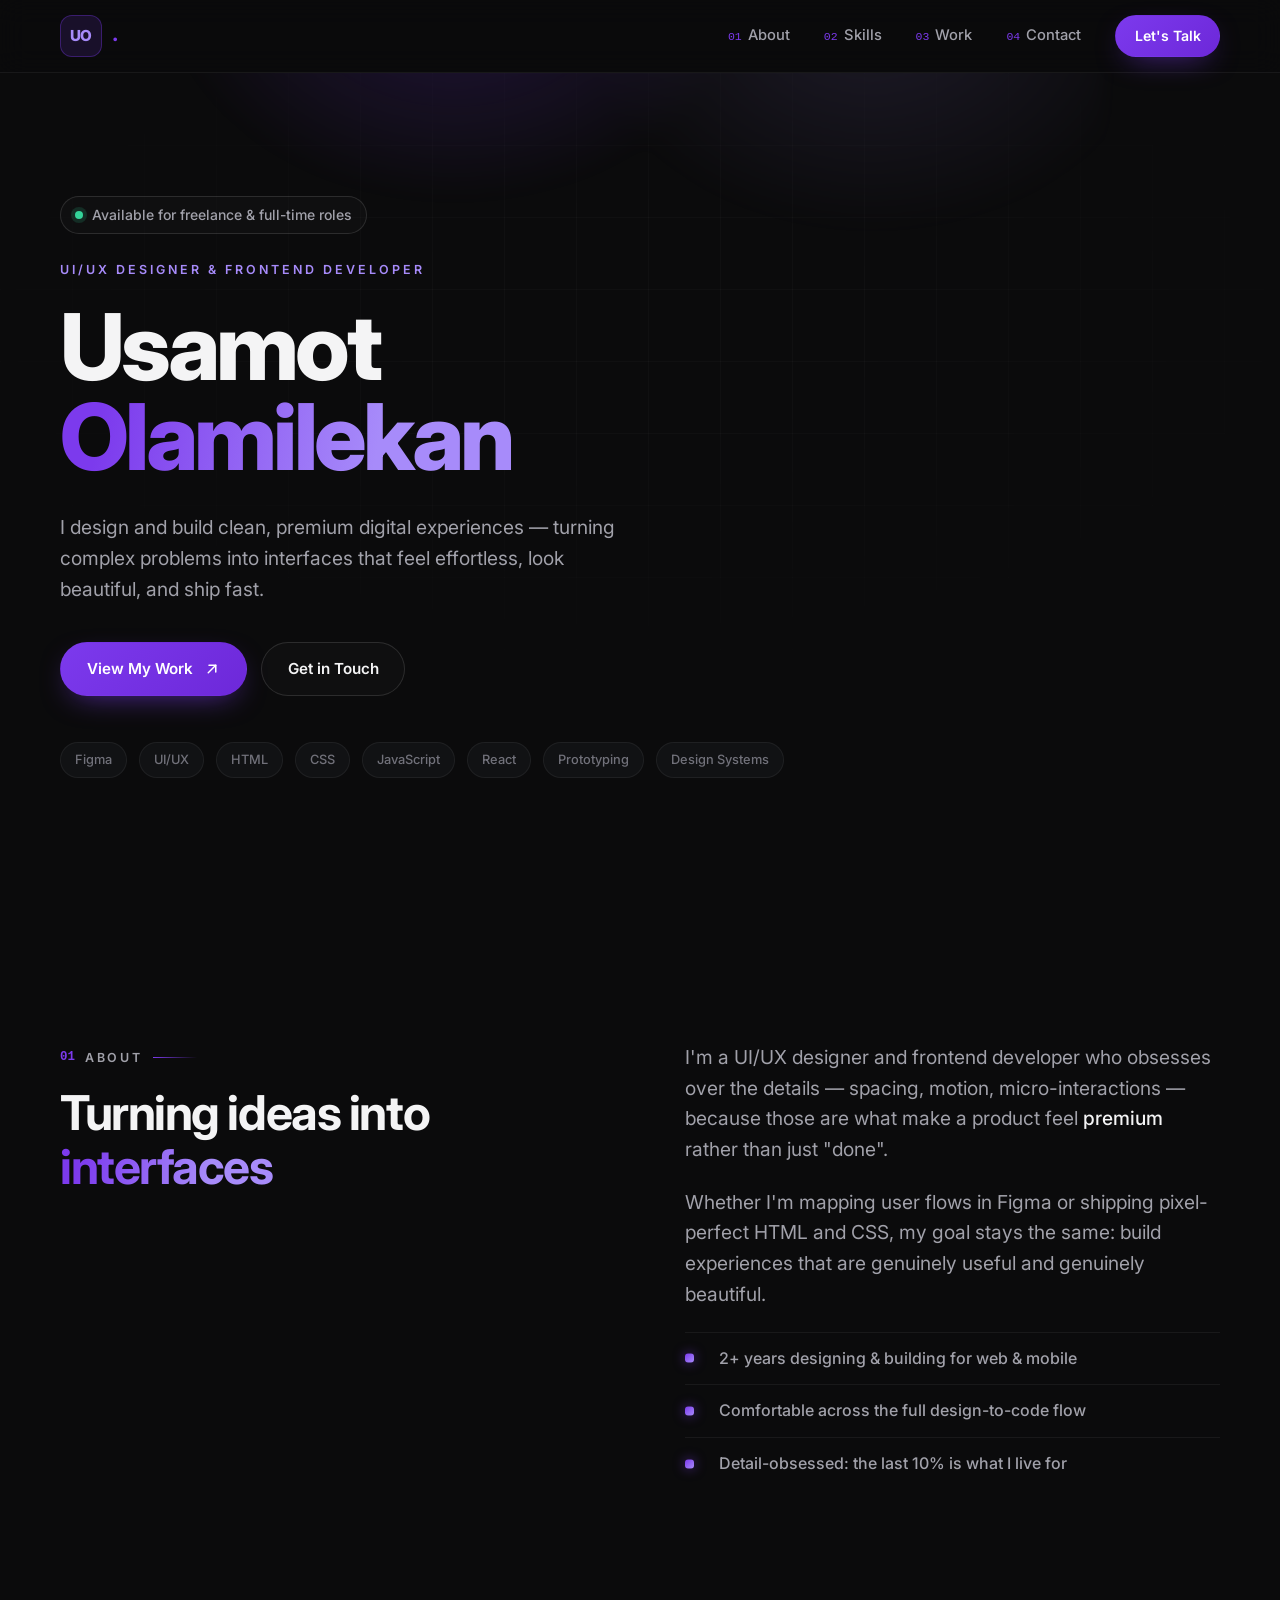
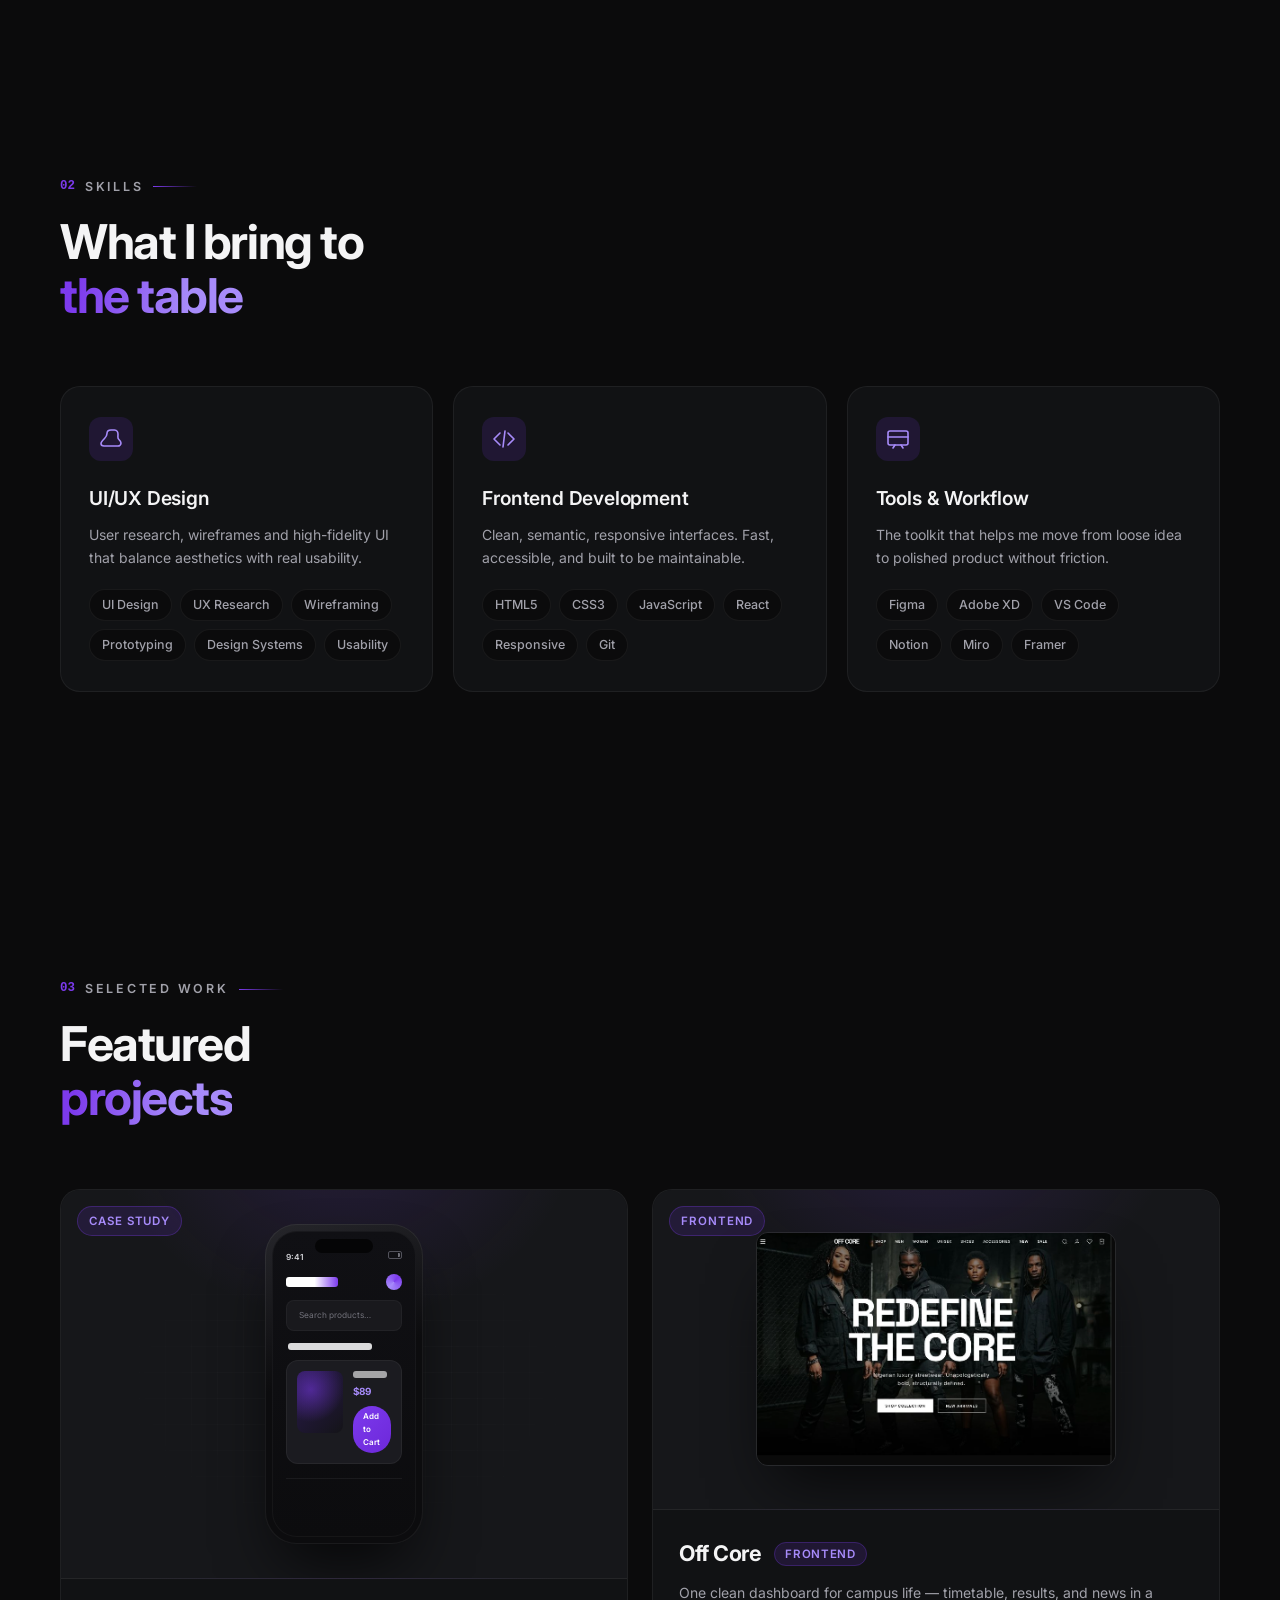
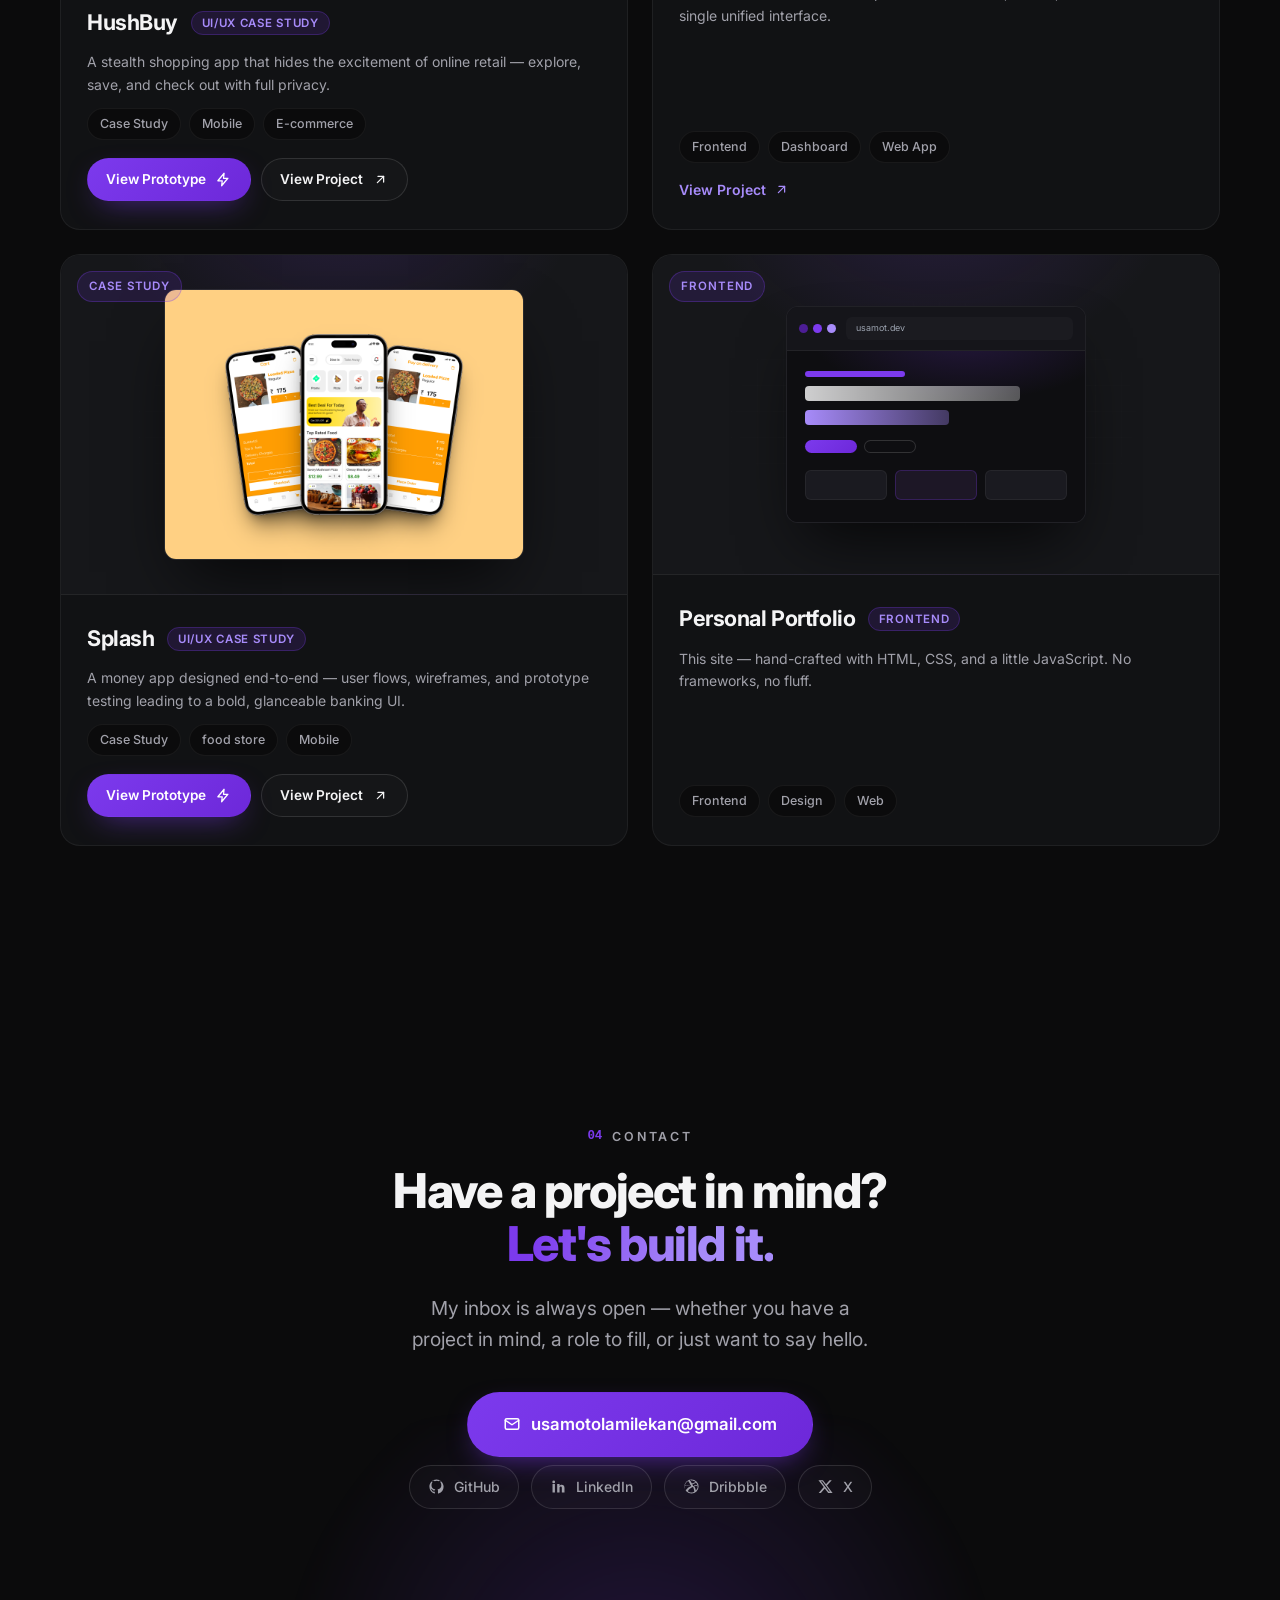
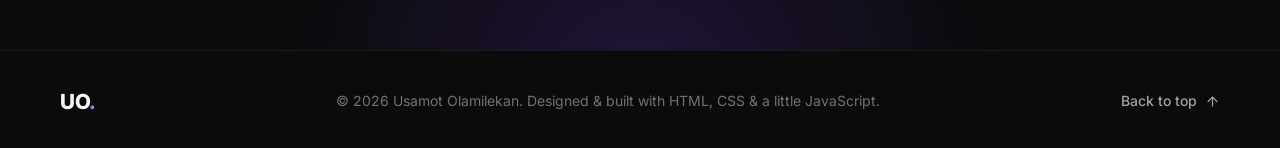
==== index.html @ 020f13a0 "Initial commit: Add portfolio files" ====
<!DOCTYPE html>
<html lang="en">
<head>
  <meta charset="UTF-8">
  <meta name="viewport" content="width=device-width, initial-scale=1.0">
  <title>Usamot Olamilekan — UI/UX Designer & Frontend Developer</title>
  <meta name="description" content="Usamot Olamilekan is a UI/UX Designer & Frontend Developer crafting clean, premium digital experiences across product, web, and mobile.">

  <!-- Google Fonts: Inter -->
  <link rel="preconnect" href="https://fonts.googleapis.com">
  <link rel="preconnect" href="https://fonts.gstatic.com" crossorigin>
  <link href="https://fonts.googleapis.com/css2?family=Inter:wght@400;500;600;700;800&display=swap" rel="stylesheet">

  <link rel="stylesheet" href="style.css">
  <link rel="icon" href="data:image/svg+xml,<svg xmlns='http://www.w3.org/2000/svg' viewBox='0 0 100 100'><rect width='100' height='100' rx='22' fill='%230B0B0C'/><text x='50' y='68' font-size='52' font-family='Arial' font-weight='700' fill='%237C3AED' text-anchor='middle'>U</text></svg>">
</head>
<body>

  <a class="skip-link" href="#main">Skip to content</a>

  <!-- ================= NAVBAR ================= -->
  <header class="nav" id="top">
    <div class="nav-inner">
      <a href="#home" class="nav-logo" aria-label="Usamot Olamilekan — home">
        <span class="nav-logo-mark">UO</span><span class="nav-logo-dot">.</span>
      </a>

      <nav class="nav-links" id="nav-links" aria-label="Primary">
        <a href="#about" class="nav-link"><span class="nav-link-num">01</span>About</a>
        <a href="#skills" class="nav-link"><span class="nav-link-num">02</span>Skills</a>
        <a href="#work" class="nav-link"><span class="nav-link-num">03</span>Work</a>
        <a href="#contact" class="nav-link"><span class="nav-link-num">04</span>Contact</a>
        <a href="#contact" class="btn btn-primary btn-sm nav-cta">Let's Talk</a>
      </nav>

      <button class="nav-toggle" id="nav-toggle" aria-expanded="false" aria-controls="nav-links" aria-label="Toggle navigation">
        <span class="nav-toggle-bar"></span>
        <span class="nav-toggle-bar"></span>
      </button>
    </div>
  </header>

  <main id="main">

    <!-- ================= HERO ================= -->
    <section class="hero" id="home" aria-labelledby="hero-title">
      <div class="hero-glow" aria-hidden="true"></div>
      <div class="container hero-inner">

        <p class="availability reveal">
          <span class="availability-dot" aria-hidden="true"></span>
          Available for freelance &amp; full-time roles
        </p>

        <p class="hero-eyebrow reveal" style="--d:0.05s">UI/UX Designer &amp; Frontend Developer</p>

        <h1 class="hero-title reveal" id="hero-title" style="--d:0.1s">
          Usamot<br>
          <span class="gradient">Olamilekan</span>
        </h1>

        <p class="hero-sub reveal" style="--d:0.15s">
          I design and build clean, premium digital experiences — turning
          complex problems into interfaces that feel effortless, look beautiful,
          and ship fast.
        </p>

        <div class="hero-actions reveal" style="--d:0.2s">
          <a href="#work" class="btn btn-primary">
            View My Work
            <svg class="icon" viewBox="0 0 24 24" fill="none" stroke="currentColor" stroke-width="2" stroke-linecap="round" stroke-linejoin="round" aria-hidden="true"><path d="M7 17 17 7"/><path d="M8 7h9v9"/></svg>
          </a>
          <a href="#contact" class="btn btn-ghost">Get in Touch</a>
        </div>

        <div class="hero-tools reveal" style="--d:0.25s" aria-hidden="true">
          <span>Figma</span><span>UI/UX</span><span>HTML</span><span>CSS</span>
          <span>JavaScript</span><span>React</span><span>Prototyping</span><span>Design Systems</span>
        </div>

      </div>
    </section>

    <!-- ================= ABOUT ================= -->
    <section class="about section" id="about" aria-labelledby="about-title">
      <div class="container about-grid">
        <div class="section-head reveal">
          <p class="section-label"><span>01</span> About</p>
          <h2 class="section-title" id="about-title">
            Turning ideas into<br><span class="gradient">interfaces</span>
          </h2>
        </div>

        <div class="about-body">
          <p class="reveal" style="--d:0.05s">
            I'm a UI/UX designer and frontend developer who obsesses over the
            details — spacing, motion, micro-interactions — because those are
            what make a product feel <em>premium</em> rather than just "done".
          </p>
          <p class="reveal" style="--d:0.1s">
            Whether I'm mapping user flows in Figma or shipping pixel-perfect
            HTML and CSS, my goal stays the same: build experiences that are
            genuinely useful and genuinely beautiful.
          </p>
          <ul class="about-points reveal" style="--d:0.15s">
            <li>2+ years designing &amp; building for web &amp; mobile</li>
            <li>Comfortable across the full design-to-code flow</li>
            <li>Detail-obsessed: the last 10% is what I live for</li>
          </ul>
        </div>
      </div>
    </section>

    <!-- ================= SKILLS ================= -->
    <section class="skills section" id="skills" aria-labelledby="skills-title">
      <div class="container">
        <div class="section-head reveal">
          <p class="section-label"><span>02</span> Skills</p>
          <h2 class="section-title" id="skills-title">
            What I bring to<br><span class="gradient">the table</span>
          </h2>
        </div>

        <div class="skills-grid">

          <article class="skill-card reveal" style="--d:0s">
            <svg class="skill-icon" viewBox="0 0 24 24" fill="none" stroke="currentColor" stroke-width="1.6" stroke-linecap="round" stroke-linejoin="round" aria-hidden="true">
              <path d="M12 3c-2.5 0-4 1.5-4 3.5S7 10 5.5 11.5 2 15 2 16.5 3.5 19 5 19h14c1.5 0 3-1.5 3-3s-1.5-3-2.5-4S19 9.5 19 7.5 18 3 15.5 3H12z"/>
            </svg>
            <h3>UI/UX Design</h3>
            <p>User research, wireframes and high-fidelity UI that balance aesthetics with real usability.</p>
            <ul class="skill-tags">
              <li>UI Design</li>
              <li>UX Research</li>
              <li>Wireframing</li>
              <li>Prototyping</li>
              <li>Design Systems</li>
              <li>Usability</li>
            </ul>
          </article>

          <article class="skill-card reveal" style="--d:0.1s">
            <svg class="skill-icon" viewBox="0 0 24 24" fill="none" stroke="currentColor" stroke-width="1.6" stroke-linecap="round" stroke-linejoin="round" aria-hidden="true">
              <path d="m8 6-6 6 6 6"/><path d="m16 6 6 6-6 6"/><path d="m13 4-2 16"/>
            </svg>
            <h3>Frontend Development</h3>
            <p>Clean, semantic, responsive interfaces. Fast, accessible, and built to be maintainable.</p>
            <ul class="skill-tags">
              <li>HTML5</li>
              <li>CSS3</li>
              <li>JavaScript</li>
              <li>React</li>
              <li>Responsive</li>
              <li>Git</li>
            </ul>
          </article>

          <article class="skill-card reveal" style="--d:0.15s">
            <svg class="skill-icon" viewBox="0 0 24 24" fill="none" stroke="currentColor" stroke-width="1.6" stroke-linecap="round" stroke-linejoin="round" aria-hidden="true">
              <rect x="2" y="4" width="20" height="14" rx="2"/><path d="M2 10h20"/><path d="m9 18-2 3"/><path d="m15 18 2 3"/>
            </svg>
            <h3>Tools &amp; Workflow</h3>
            <p>The toolkit that helps me move from loose idea to polished product without friction.</p>
            <ul class="skill-tags">
              <li>Figma</li>
              <li>Adobe XD</li>
              <li>VS Code</li>
              <li>Notion</li>
              <li>Miro</li>
              <li>Framer</li>
            </ul>
          </article>

        </div>
      </div>
    </section>

    <!-- ================= PROJECTS ================= -->
    <section class="work section" id="work" aria-labelledby="work-title">
      <div class="container">
        <div class="section-head work-head reveal">
          <p class="section-label"><span>03</span> Selected Work</p>
          <h2 class="section-title" id="work-title">
            Featured<br><span class="gradient">projects</span>
          </h2>
        </div>

        <div class="projects">

          <!-- HushBuy -->
          <article class="project-card reveal">
            <div class="project-stage">
              <span class="stage-tag">Case Study</span>
              <div class="mock mock-phone mock-hushbuy">
                <div class="phone-screen">
                  <div class="screen-status">
                    <span class="screen-clock">9:41</span><span class="screen-icons"></span>
                  </div>
                  <div class="hb-top">
                    <span class="hb-logo"></span>
                    <span class="hb-avatar"></span>
                  </div>
                  <div class="hb-search">Search products…</div>
                  <div class="hb-title-line"></div>
                  <div class="hb-product">
                    <span class="hb-product-img"></span>
                    <span class="hb-product-info">
                      <span class="hb-product-name"></span>
                      <span class="hb-price">$89</span>
                      <span class="hb-cart">Add to Cart</span>
                    </span>
                  </div>
                  <div class="hb-bottom"></div>
                </div>
              </div>
              <span class="stage-corner" aria-hidden="true"></span>
            </div>
            <div class="project-body">
              <h3 class="project-title">HushBuy <span class="project-role">UI/UX Case Study</span></h3>
              <p class="project-desc">
                A stealth shopping app that hides the excitement of online
                retail — explore, save, and check out with full privacy.
              </p>
              <ul class="skill-tags" aria-hidden="true">
                <li>Case Study</li><li>Mobile</li><li>E-commerce</li>
              </ul>
              <div class="project-actions">
                <!-- TODO: replace the # hrefs with your real links -->
                <a href="#" class="btn btn-primary">
                  View Prototype
                  <svg class="icon" viewBox="0 0 24 24" fill="none" stroke="currentColor" stroke-width="2" stroke-linecap="round" stroke-linejoin="round" aria-hidden="true"><path d="M13 2 3 14h7l-1 8 10-12h-7l1-8z"/></svg>
                </a>
                <a href="#" class="btn btn-ghost">
                  View Project
                  <svg class="icon" viewBox="0 0 24 24" fill="none" stroke="currentColor" stroke-width="2" stroke-linecap="round" stroke-linejoin="round" aria-hidden="true"><path d="M7 17 17 7"/><path d="M8 7h9v9"/></svg>
                </a>
              </div>
            </div>
          </article>

          <!-- Off Core -->
          <!-- To link another card out, swap <article class="project-card"> for
               <a class="project-card" href="URL" target="_blank" rel="noopener"> and close with </a>. -->
          <a href="https://off-core-brand.vercel.app/" target="_blank" rel="noopener"
             class="project-card reveal" style="--d:0.1s" aria-label="Off Core project">
            <div class="project-stage">
              <span class="stage-tag">Frontend</span>
              <!-- TODO: save your screenshot as 'off-core.png' in this folder (same directory as index.html).
                   Delete the CSS dashboard mockup below by removing the <div class="mock mock-dashboard">…</div> block. -->
              <img src="off-core.png" alt="Off Core project screenshot" loading="lazy" class="project-shot">
            </div>
            <div class="project-body">
              <h3 class="project-title">Off Core <span class="project-role">Frontend</span></h3>
              <p class="project-desc">
                One clean dashboard for campus life — timetable, results, and
                news in a single unified interface.
              </p>
              <ul class="skill-tags" aria-hidden="true">
                <li>Frontend</li><li>Dashboard</li><li>Web App</li>
              </ul>
              <span class="project-link">
                View Project
                <svg class="icon" viewBox="0 0 24 24" fill="none" stroke="currentColor" stroke-width="2" stroke-linecap="round" stroke-linejoin="round" aria-hidden="true"><path d="M7 17 17 7"/><path d="M8 7h9v9"/></svg>
              </span>
            </div>
          </a>

          <!-- Splash -->
          <article class="project-card reveal">
            <div class="project-stage">
              <span class="stage-tag">Case Study</span>
              <!-- TODO: save a Splash screenshot as 'splash.png' in this folder (same directory as index.html).
                   Delete the phone mockup block once added. -->
              <img src="splash.png" alt="Splash project screenshot" loading="lazy" class="project-shot">
            </div>
            <div class="project-body">
              <h3 class="project-title">Splash <span class="project-role">UI/UX Case Study</span></h3>
              <p class="project-desc">
                A money app designed end-to-end — user flows, wireframes, and
                prototype testing leading to a bold, glanceable banking UI.
              </p>
              <ul class="skill-tags" aria-hidden="true">
                <li>Case Study</li><li>food store</li><li>Mobile</li>
              </ul>
              <div class="project-actions">
                <a href="https://www.figma.com/proto/WKpoqECKjp1qG0L6p0OAqY/Splash?node-id=0-1&amp;t=fTXIf1GIl2zI2MUJ-1" target="_blank" rel="noopener" class="btn btn-primary">
                  View Prototype
                  <svg class="icon" viewBox="0 0 24 24" fill="none" stroke="currentColor" stroke-width="2" stroke-linecap="round" stroke-linejoin="round" aria-hidden="true"><path d="M13 2 3 14h7l-1 8 10-12h-7l1-8z"/></svg>
                </a>
                <a href="https://www.figma.com/design/WKpoqECKjp1qG0L6p0OAqY/Splash?node-id=0-1&amp;t=fTXIf1GIl2zI2MUJ-1" target="_blank" rel="noopener" class="btn btn-ghost">
                  View Project
                  <svg class="icon" viewBox="0 0 24 24" fill="none" stroke="currentColor" stroke-width="2" stroke-linecap="round" stroke-linejoin="round" aria-hidden="true"><path d="M7 17 17 7"/><path d="M8 7h9v9"/></svg>
                </a>
              </div>
            </div>
          </article>

          <!-- Personal Portfolio -->
          <article class="project-card reveal" style="--d:0.1s">
            <div class="project-stage">
              <span class="stage-tag">Frontend</span>
              <div class="mock mock-browser">
                <div class="browser-bar">
                  <span class="browser-dots"><i></i><i></i><i></i></span>
                  <span class="browser-url">usamot.dev</span>
                </div>
                <div class="browser-body">
                  <span class="browser-eyebrow"></span>
                  <span class="browser-title"></span>
                  <span class="browser-title short"></span>
                  <span class="browser-btns"><i></i><i></i></span>
                  <span class="browser-squares"><i></i><i></i><i></i></span>
                </div>
              </div>
            </div>
            <div class="project-body">
              <h3 class="project-title">Personal Portfolio <span class="project-role">Frontend</span></h3>
              <p class="project-desc">
                This site — hand-crafted with HTML, CSS, and a little
                JavaScript. No frameworks, no fluff.
              </p>
              <ul class="skill-tags" aria-hidden="true">
                <li>Frontend</li><li>Design</li><li>Web</li>
              </ul>
            </div>
          </article>

        </div>
      </div>
    </section>

    <!-- ================= CONTACT ================= -->
    <section class="contact section" id="contact" aria-labelledby="contact-title">
      <div class="contact-glow" aria-hidden="true"></div>
      <div class="container contact-inner">
        <p class="section-label center reveal"><span>04</span> Contact</p>
        <h2 class="contact-title reveal" id="contact-title" style="--d:0.05s">
          Have a project in mind?<br><span class="gradient">Let's build it.</span>
        </h2>
        <p class="contact-sub reveal" style="--d:0.1s">
          My inbox is always open — whether you have a project in mind, a role
          to fill, or just want to say hello.
        </p>

        <div class="contact-actions reveal" style="--d:0.15s">
          <!-- TODO: replace with your real email -->
          <a href="mailto:usamotolamilekan@gmail.com" class="btn btn-primary btn-lg">
            <svg class="icon" viewBox="0 0 24 24" fill="none" stroke="currentColor" stroke-width="2" stroke-linecap="round" stroke-linejoin="round" aria-hidden="true"><rect x="3" y="5" width="18" height="14" rx="2"/><path d="m3 7 9 6 9-6"/></svg>
            usamotolamilekan@gmail.com
          </a>
        </div>

        <!-- TODO: replace the placeholder social URLs with real profiles -->
        <ul class="socials reveal" style="--d:0.2s">
          <li>
            <a href="https://github.com/" class="social" aria-label="GitHub">
              <svg viewBox="0 0 24 24" fill="currentColor" aria-hidden="true"><path d="M12 2C6.48 2 2 6.58 2 12.25 2 16.79 4.87 20.66 8.84 21.98c.6.11.82-.26.82-.59 0-.29-.01-1.06-.02-2.08-3.34.74-4.04-1.64-4.04-1.64-.55-1.42-1.34-1.8-1.34-1.8-1.09-.76.08-.74.08-.74 1.2.09 1.84 1.26 1.84 1.26 1.07 1.87 2.8 1.33 3.49 1.02.11-.8.42-1.33.76-1.64-2.67-.31-5.47-1.36-5.47-6.05 0-1.34.47-2.42 1.23-3.28-.12-.31-.53-1.56.12-3.25 0 0 1-.33 3.28 1.25a11.2 11.2 0 0 1 5.98 0C16.44 2.92 17.44 3.25 17.44 3.25c.65 1.69.24 2.94.12 3.25.77.86 1.23 1.94 1.23 3.28 0 4.7-2.81 5.74-5.49 6.04.43.38.81 1.12.81 2.26 0 1.63-.01 2.94-.01 3.34 0 .33.21.71.83.59A10.52 10.52 0 0 0 22 12.25C22 6.58 17.52 2 12 2Z"/></svg>
              <span>GitHub</span>
            </a>
          </li>
          <li>
            <a href="https://www.linkedin.com/" class="social" aria-label="LinkedIn">
              <svg viewBox="0 0 24 24" fill="currentColor" aria-hidden="true"><path d="M6.94 8.5H3.56v12h3.38v-12Zm-1.69-1.06h-.02a1.94 1.94 0 1 1 .02-3.88 1.94 1.94 0 0 1 0 3.88ZM20.46 14.08c0-3.13-1.67-4.59-3.9-4.59-1.8 0-2.6.99-3.05 1.68V8.5H10.14v12h3.37v-6.64c0-.28.02-.56.1-.76.22-.56.72-1.14 1.56-1.14 1.1 0 1.54.84 1.54 2.07v6.47h3.75v-6.42Z"/></svg>
              <span>LinkedIn</span>
            </a>
          </li>
          <li>
            <a href="https://dribbble.com/" class="social" aria-label="Dribbble">
              <svg viewBox="0 0 24 24" fill="currentColor" aria-hidden="true"><path d="M12 2a10 10 0 1 0 0 20 10 10 0 0 0 0-20Zm6.6 4.6a8.5 8.5 0 0 1 1.9 5.2c-.3-.1-3.2-.6-6.1-.3-.1-.2-.2-.5-.3-.7-.3-.7-.6-1.4-.9-2 3.2-1.4 4.9-2.2 5.4-2.2ZM12 3.5c2.2 0 4.1.8 5.7 2.1-.4.2-2 1-5 2.3-1.5-2.9-3.1-5.2-3.4-5.6A8.7 8.7 0 0 1 12 3.5ZM7.3 4.2c.3.3 1.9 2.6 3.3 5.4-4.2 1.1-7.9 1.1-8.3 1.1 1-2.9 2.8-5.3 5-6.5Zm-5.7 7.6c0-.2 0-.4 0-.6.4 0 4.9 0 9.3-1.4.3.5.5 1.1.7 1.6l-.4.1c-4.7 1.5-7.2 5.7-7.4 6A8.6 8.6 0 0 1 1.6 11.8ZM12 20.5c-2 0-3.8-.7-5.2-1.8.2-.4 2.1-4.3 7.2-6 .1 0 .2-.1.3-.1a26 26 0 0 1 1.7 6.3c-1.2.8-2.2 1.6-4 1.6Zm6.3-2.8c-.1-.5-1.1-4.7-3-7.2 2.7-.4 5.1-.3 5.5-.2a8.6 8.6 0 0 1-2.5 7.4Z"/></svg>
              <span>Dribbble</span>
            </a>
          </li>
          <li>
            <a href="https://x.com/" class="social" aria-label="X (Twitter)">
              <svg viewBox="0 0 24 24" fill="currentColor" aria-hidden="true"><path d="M17.75 3h3.07l-6.71 7.67L22 21h-6.19l-4.84-6.33L5.44 21H2.36l7.18-8.2L2 3h6.35l4.37 5.78L17.75 3Zm-1.08 16.2h1.7L7.4 4.73H5.58l11.1 14.47Z"/></svg>
              <span>X</span>
            </a>
          </li>
        </ul>
      </div>
    </section>

  </main>

  <!-- ================= FOOTER ================= -->
  <footer class="footer">
    <div class="container footer-inner">
      <span class="footer-logo">UO<span class="gradient">.</span></span>
      <p>© 2026 Usamot Olamilekan. Designed &amp; built with HTML, CSS &amp; a little JavaScript.</p>
      <a href="#top" class="footer-top">Back to top
        <svg class="icon" viewBox="0 0 24 24" fill="none" stroke="currentColor" stroke-width="2" stroke-linecap="round" stroke-linejoin="round" aria-hidden="true"><path d="M12 19V5"/><path d="m5 12 7-7 7 7"/></svg>
      </a>
    </div>
  </footer>

  <script src="script.js"></script>
</body>
</html>
---- style.css ----
/* ==========================================================================
   USAMOT OLAMILEKAN — PREMIUM PORTFOLIO
   style.css
   ----------------------------------------------------------
   Sections:
   01. Design tokens & reset
   02. Base / typography / utilities
   03. Buttons & icons
   04. Navbar
   05. Hero
   06. About
   07. Skills
   08. Projects (incl. CSS-built mockups)
   09. Contact
   10. Footer
   11. Reveal animations
   12. Responsive
   13. Reduced motion
   ========================================================================== */

/* ==========================================================================
   01. DESIGN TOKENS & RESET
   ========================================================================== */
:root {
  /* Palette */
  --bg:            #0B0B0C;
  --surface:       #111214;
  --surface-2:     #16171A;
  --border:        rgba(255, 255, 255, 0.06);
  --border-strong: rgba(255, 255, 255, 0.12);
  --text:          #F4F4F5;
  --text-2:        #A1A1AA;
  --text-3:        #71717A;
  --accent:        #7C3AED;
  --accent-soft:   rgba(124, 58, 237, 0.14);
  --accent-2:      #A78BFA;

  /* Type scale (fluid) */
  --fs-display:    clamp(3rem, 8vw, 5.75rem);
  --fs-h2:         clamp(1.9rem, 4vw, 3rem);
  --fs-3:          clamp(1.35rem, 2vw, 1.6rem);
  --fs-lead:       clamp(1.05rem, 1.5vw, 1.2rem);
  --fs-body:       1rem;
  --fs-small:      0.875rem;
  --fs-label:      0.78rem;

  /* Rhythm & shape */
  --section-pad:    clamp(6rem, 11vw, 9rem);
  --radius:        20px;
  --radius-sm:     12px;
  --container:     1160px;

  /* Motion */
  --ease:  cubic-bezier(0.22, 1, 0.36, 1);
  --t-fast: 0.2s;
  --t-med:  0.45s;
}

*, *::before, *::after {
  box-sizing: border-box;
  margin: 0;
  padding: 0;
}

html {
  scroll-behavior: smooth;
  scroll-padding-top: 88px;          /* keeps anchored sections clear of sticky nav */
}

body {
  background: var(--bg);
  color: var(--text);
  font-family: 'Inter', system-ui, -apple-system, sans-serif;
  font-size: var(--fs-body);
  line-height: 1.6;
  -webkit-font-smoothing: antialiased;
  overflow-x: hidden;
  overflow-x: clip;
}

img, svg { display: block; max-width: 100%; }
ul { list-style: none; }
a { color: inherit; text-decoration: none; }
button { font: inherit; color: inherit; background: none; border: 0; cursor: pointer; }

::selection { background: var(--accent); color: #fff; }

:focus-visible {
  outline: 2px solid var(--accent);
  outline-offset: 3px;
  border-radius: 4px;
}

.skip-link {
  position: fixed;
  top: -100px;
  left: 16px;
  z-index: 200;
  padding: 10px 16px;
  background: var(--accent);
  color: #fff;
  border-radius: 8px;
  transition: top var(--t-fast) var(--ease);
}
.skip-link:focus { top: 12px; }

/* ==========================================================================
   02. BASE / TYPOGRAPHY / UTILITIES
   ========================================================================== */
.container {
  width: min(var(--container), 100% - 2 * clamp(1.25rem, 5vw, 2.5rem));
  margin-inline: auto;
}

.section { padding: var(--section-pad) 0; }

.section-head { margin-bottom: clamp(2.5rem, 6vw, 4rem); }

.section-label,
.contact .section-label {
  display: inline-flex;
  align-items: center;
  gap: 10px;
  font-size: var(--fs-label);
  font-weight: 600;
  letter-spacing: 0.22em;
  text-transform: uppercase;
  color: var(--text-2);
  margin-bottom: 18px;
}
.section-label span { color: var(--accent); font-family: ui-monospace, monospace; letter-spacing: 0; }
.section-label::after {
  content: "";
  width: 44px;
  height: 1px;
  background: linear-gradient(90deg, var(--accent), transparent);
}
.section-label.center { justify-content: center; }
.section-label.center::after { display: none; }

.section-title {
  font-size: var(--fs-h2);
  font-weight: 700;
  line-height: 1.12;
  letter-spacing: -0.03em;
}

.gradient {
  background: linear-gradient(100deg, var(--accent) 10%, var(--accent-2) 70%);
  -webkit-background-clip: text;
  background-clip: text;
  color: transparent;
}

.icon { width: 18px; height: 18px; }

/* ==========================================================================
   03. BUTTONS & ICONS
   ========================================================================== */
.btn {
  display: inline-flex;
  align-items: center;
  justify-content: center;
  gap: 10px;
  padding: 0.85rem 1.6rem;
  font-size: 0.95rem;
  font-weight: 600;
  border-radius: 999px;
  border: 1px solid transparent;
  transition: transform var(--t-fast) var(--ease), box-shadow var(--t-fast) var(--ease),
              background var(--t-fast) var(--ease), border-color var(--t-fast) var(--ease);
}
.btn .icon { transition: transform var(--t-fast) var(--ease); }

.btn-primary {
  background: linear-gradient(135deg, var(--accent), #6D28D9);
  color: #fff;
  box-shadow: 0 10px 30px -12px rgba(124, 58, 237, 0.7);
}
.btn-primary:hover {
  transform: translateY(-2px);
  box-shadow: 0 16px 40px -12px rgba(124, 58, 237, 0.85);
}
.btn-primary:hover .icon { transform: translate(2px, -2px); }

.btn-ghost {
  border-color: var(--border-strong);
  color: var(--text);
  background: rgba(255, 255, 255, 0.02);
}
.btn-ghost:hover { border-color: var(--accent); color: #fff; background: var(--accent-soft); }

.btn-sm { padding: 0.55rem 1.15rem; font-size: 0.88rem; }
.btn-lg { padding: 1.1rem 2.2rem; font-size: 1.05rem; }

/* ==========================================================================
   04. NAVBAR
   ========================================================================== */
.nav {
  position: sticky;
  top: 0;
  z-index: 100;
  background: rgba(11, 11, 12, 0.72);
  backdrop-filter: blur(14px);
  -webkit-backdrop-filter: blur(14px);
  border-bottom: 1px solid var(--border);
}

.nav-inner {
  width: min(var(--container), 100% - 2 * clamp(1.25rem, 5vw, 2.5rem));
  margin-inline: auto;
  height: 72px;
  display: flex;
  align-items: center;
  justify-content: space-between;
  gap: 24px;
}

.nav-logo {
  font-size: 1.25rem;
  font-weight: 800;
  letter-spacing: -0.02em;
  display: inline-flex;
  align-items: baseline;
}
.nav-logo-mark {
  width: 42px;
  height: 42px;
  margin-right: 10px;
  display: inline-flex;
  align-items: center;
  justify-content: center;
  font-size: 0.95rem;
  border-radius: 12px;
  background: var(--accent-soft);
  border: 1px solid rgba(124, 58, 237, 0.35);
  color: var(--accent-2);
  transition: transform var(--t-fast) var(--ease);
}
.nav-logo:hover .nav-logo-mark { transform: rotate(-8deg) scale(1.05); }
.nav-logo-dot { color: var(--accent); }

.nav-links {
  display: flex;
  align-items: center;
  gap: clamp(18px, 3vw, 34px);
}

.nav-link {
  position: relative;
  font-size: 0.92rem;
  font-weight: 500;
  color: var(--text-2);
  padding: 6px 0;
  transition: color var(--t-fast) var(--ease);
}
.nav-link-num {
  font-family: ui-monospace, monospace;
  font-size: 0.72rem;
  color: var(--accent);
  margin-right: 6px;
  opacity: 0;
  transition: opacity var(--t-fast) var(--ease);
}
.nav-link::after {
  content: "";
  position: absolute;
  left: 0;
  bottom: 0;
  width: 100%;
  height: 2px;
  transform: scaleX(0);
  transform-origin: left;
  background: linear-gradient(90deg, var(--accent), var(--accent-2));
  transition: transform var(--t-med) var(--ease);
}
.nav-link:hover, .nav-link.active { color: var(--text); }
.nav-link:hover .nav-link-num, .nav-link.active .nav-link-num { opacity: 1; }
.nav-link:hover::after, .nav-link.active::after { transform: scaleX(1); }

.nav-cta { flex-shrink: 0; }

/* Hamburger (mobile) */
.nav-toggle {
  display: none;
  flex-direction: column;
  justify-content: center;
  gap: 6px;
  width: 44px;
  height: 44px;
  padding: 10px;
  border-radius: 12px;
  border: 1px solid var(--border-strong);
}
.nav-toggle-bar {
  display: block;
  width: 100%;
  height: 2px;
  border-radius: 2px;
  background: var(--text);
  transition: transform var(--t-med) var(--ease), opacity var(--t-fast) var(--ease);
}
.nav-toggle[aria-expanded="true"] .nav-toggle-bar:nth-child(1) { transform: translateY(8px) rotate(45deg); }
.nav-toggle[aria-expanded="true"] .nav-toggle-bar:nth-child(2) { transform: translateY(-0px) rotate(-45deg); }

/* ==========================================================================
   05. HERO
   ========================================================================== */
.hero {
  position: relative;
  min-height: calc(100vh - 72px);
  min-height: calc(100dvh - 72px);
  display: flex;
  align-items: center;
  padding: clamp(4rem, 9vw, 7rem) 0;
  overflow: hidden;
}

/* Ambient glow + faint grid backdrop */
.hero::before {
  content: "";
  position: absolute;
  inset: 0;
  background-image:
    linear-gradient(rgba(255, 255, 255, 0.025) 1px, transparent 1px),
    linear-gradient(90deg, rgba(255, 255, 255, 0.025) 1px, transparent 1px);
  background-size: 72px 72px;
  -webkit-mask-image: radial-gradient(ellipse 80% 60% at 50% 30%, #000 20%, transparent 75%);
  mask-image: radial-gradient(ellipse 80% 60% at 50% 30%, #000 20%, transparent 75%);
  pointer-events: none;
}

.hero-glow {
  position: absolute;
  top: -18rem;
  left: 50%;
  transform: translateX(-50%);
  width: min(58rem, 140vw);
  height: 40rem;
  background:
    radial-gradient(ellipse 45% 50% at 30% 30%, rgba(124, 58, 237, 0.22), transparent 70%),
    radial-gradient(ellipse 45% 50% at 75% 35%, rgba(167, 139, 250, 0.12), transparent 70%);
  filter: blur(8px);
  pointer-events: none;
}

.hero-inner { position: relative; }

.availability {
  display: inline-flex;
  align-items: center;
  gap: 9px;
  padding: 7px 14px;
  font-size: var(--fs-small);
  font-weight: 500;
  color: var(--text-2);
  border: 1px solid var(--border-strong);
  border-radius: 999px;
  background: rgba(255, 255, 255, 0.02);
  margin-bottom: 26px;
}
.availability-dot {
  width: 8px;
  height: 8px;
  border-radius: 50%;
  background: #34D399;
  box-shadow: 0 0 0 4px rgba(52, 211, 153, 0.15);
  animation: pulse 2.4s var(--ease) infinite;
}
@keyframes pulse {
  0%, 100% { box-shadow: 0 0 0 4px rgba(52, 211, 153, 0.15); }
  50%      { box-shadow: 0 0 0 8px rgba(52, 211, 153, 0.05); }
}

.hero-eyebrow {
  font-size: var(--fs-label);
  font-weight: 600;
  letter-spacing: 0.24em;
  text-transform: uppercase;
  color: var(--accent-2);
  margin-bottom: 22px;
}

.hero-title {
  font-size: var(--fs-display);
  font-weight: 800;
  line-height: 0.98;
  letter-spacing: -0.04em;
  text-wrap: balance;
  margin-bottom: 30px;
}

.hero-sub {
  max-width: 560px;
  font-size: var(--fs-lead);
  color: var(--text-2);
  margin-bottom: 38px;
}

.hero-actions { display: flex; flex-wrap: wrap; gap: 14px; margin-bottom: 46px; }

/* Small tool chips */
.hero-tools {
  display: flex;
  flex-wrap: wrap;
  gap: 12px;
}
.hero-tools span {
  font-size: 0.8rem;
  font-weight: 500;
  color: var(--text-3);
  border: 1px solid var(--border);
  border-radius: 999px;
  padding: 7px 14px;
  background: var(--surface);
  transition: color var(--t-fast) var(--ease), border-color var(--t-fast) var(--ease), transform var(--t-fast) var(--ease);
}
.hero-tools span:hover { color: var(--accent-2); border-color: rgba(124, 58, 237, 0.4); transform: translateY(-2px); }

/* ==========================================================================
   06. ABOUT
   ========================================================================== */
.about-grid {
  display: grid;
  grid-template-columns: 1.05fr 1fr;
  gap: clamp(2rem, 5vw, 5rem);
  align-items: start;
}

.about-body p { font-size: var(--fs-lead); color: var(--text-2); margin-bottom: 22px; }
.about-body em { font-style: normal; color: var(--text); font-weight: 500; }

.about-points { margin-top: 12px; }
.about-points li {
  position: relative;
  padding: 13px 0 13px 34px;
  border-top: 1px solid var(--border);
  color: var(--text-2);
  font-weight: 500;
}
.about-points li::before {
  content: "";
  position: absolute;
  left: 0;
  top: 50%;
  transform: translateY(-50%);
  width: 9px;
  height: 9px;
  border-radius: 3px;
  background: linear-gradient(135deg, var(--accent), var(--accent-2));
  box-shadow: 0 0 12px rgba(124, 58, 237, 0.6);
}

/* ==========================================================================
   07. SKILLS
   ========================================================================== */
.skills-grid {
  display: grid;
  grid-template-columns: repeat(3, 1fr);
  gap: 20px;
}

.skill-card {
  background: var(--surface);
  border: 1px solid var(--border);
  border-radius: var(--radius);
  padding: 30px 28px;
  transition: transform var(--t-med) var(--ease), border-color var(--t-med) var(--ease), background var(--t-med) var(--ease);
}
.skill-card:hover {
  transform: translateY(-6px);
  border-color: rgba(124, 58, 237, 0.35);
  background: var(--surface-2);
  box-shadow: 0 24px 50px -28px rgba(0, 0, 0, 0.7);
}

.skill-icon {
  width: 44px;
  height: 44px;
  padding: 10px;
  border-radius: 12px;
  background: var(--accent-soft);
  color: var(--accent-2);
  margin-bottom: 22px;
}

.skill-card h3 { font-size: 1.2rem; font-weight: 600; letter-spacing: -0.01em; margin-bottom: 10px; }
.skill-card p { font-size: var(--fs-small); color: var(--text-2); margin-bottom: 20px; }

.skill-tags { display: flex; flex-wrap: wrap; gap: 8px; }
.skill-tags li {
  font-size: 0.78rem;
  font-weight: 500;
  color: var(--text-2);
  background: var(--bg);
  border: 1px solid var(--border);
  border-radius: 999px;
  padding: 5px 12px;
  transition: color var(--t-fast) var(--ease), border-color var(--t-fast) var(--ease);
}
.skill-card .skill-tags li:hover { color: var(--accent-2); border-color: rgba(124, 58, 237, 0.4); }

/* ==========================================================================
   08. PROJECTS (+ CSS-BUILT MOCKUPS)
   ========================================================================== */
.projects {
  display: grid;
  grid-template-columns: repeat(2, 1fr);
  gap: 24px;
}

.project-card {
  display: flex;
  flex-direction: column;
  background: var(--surface);
  border: 1px solid var(--border);
  border-radius: var(--radius);
  overflow: hidden;
  transition: transform var(--t-med) var(--ease), border-color var(--t-med) var(--ease);
}
.project-card:hover { transform: translateY(-6px); border-color: rgba(124, 58, 237, 0.35); }

/* --- Stage (visual area) --- */
.project-stage {
  position: relative;
  display: grid;
  place-items: center;
  min-height: clamp(240px, 30vw, 320px);
  padding: 34px 20px;
  background:
    radial-gradient(ellipse 70% 90% at 50% -20%, rgba(124, 58, 237, 0.16), transparent 60%),
    var(--surface-2);
  border-bottom: 1px solid var(--border);
  overflow: hidden;
  transition: transform var(--t-med) var(--ease);
}
.project-card:hover .project-stage { transform: scale(1.01); }

.stage-tag {
  position: absolute;
  top: 16px;
  left: 16px;
  z-index: 2;
  font-size: 0.72rem;
  font-weight: 600;
  letter-spacing: 0.08em;
  text-transform: uppercase;
  color: var(--accent-2);
  background: var(--accent-soft);
  border: 1px solid rgba(124, 58, 237, 0.3);
  border-radius: 999px;
  padding: 5px 11px;
}

/* Decorative grid behind every mockup */
.project-stage::before {
  content: "";
  position: absolute;
  inset: 0;
  background-image:
    linear-gradient(rgba(255, 255, 255, 0.028) 1px, transparent 1px),
    linear-gradient(90deg, rgba(255, 255, 255, 0.028) 1px, transparent 1px);
  background-size: 26px 26px;
  -webkit-mask-image: radial-gradient(ellipse 60% 60% at 50% 50%, #000, transparent 75%);
  mask-image: radial-gradient(ellipse 60% 60% at 50% 50%, #000, transparent 75%);
}

/* --- Real image in a project stage (swap in via <img class="project-shot">) --- */
.project-shot {
  position: relative;
  z-index: 1;
  width: min(100%, 360px);
  max-height: 320px;
  object-fit: cover;
  border-radius: 12px;
  border: 1px solid rgba(255, 255, 255, 0.08);
  box-shadow: 0 32px 64px -20px rgba(0, 0, 0, 0.75);
  transition: transform var(--t-med) var(--ease);
}
.project-card:hover .project-shot { transform: translateY(-10px); }

/* --- Shared phone frame --- */
.mock-phone {
  position: relative;
  z-index: 1;
  width: 158px;
  height: 320px;
  padding: 7px;
  border-radius: 32px;
  background: linear-gradient(160deg, #26262B, #0C0C0E 45%);
  box-shadow:
    0 32px 64px -18px rgba(0, 0, 0, 0.8),
    inset 0 0 0 1px rgba(255, 255, 255, 0.06);
  transition: transform var(--t-med) var(--ease);
}
.project-card:hover .mock-phone { transform: translateY(-10px) rotate(1.5deg); }

.phone-screen {
  position: relative;
  width: 100%;
  height: 100%;
  border-radius: 25px;
  background: #0F0F11;
  overflow: hidden;
  display: flex;
  flex-direction: column;
  box-shadow: inset 0 0 0 1px rgba(255, 255, 255, 0.04);
}

/* Notch */
.phone-screen::before {
  content: "";
  position: absolute;
  top: 8px;
  left: 50%;
  transform: translateX(-50%);
  width: 58px;
  height: 14px;
  border-radius: 999px;
  background: #050506;
  z-index: 5;
}

.screen-status {
  flex: 0 0 auto;
  display: flex;
  justify-content: space-between;
  padding: 20px 14px 8px;
  font-size: 0.52rem;
  font-weight: 600;
  color: #D4D4D8;
}
.screen-icons {
  width: 14px;
  height: 8px;
  border-radius: 2px;
  border: 1px solid #52525B;
  position: relative;
}
.screen-icons::after {
  content: "";
  position: absolute;
  inset: 1px;
  border-radius: 1px;
  border-right: 2px solid #71717A;
}

/* --- HushBuy mockup --- */
.mock-hushbuy .phone-screen { background: linear-gradient(180deg, #101014, #0C0C0E); }

.hb-top { display: flex; align-items: center; justify-content: space-between; padding: 2px 14px 10px; }
.hb-logo {
  width: 52px;
  height: 10px;
  border-radius: 3px;
  background: linear-gradient(90deg, #fff, #fff 55%, var(--accent));
}
.hb-avatar {
  width: 16px;
  height: 16px;
  border-radius: 50%;
  background: conic-gradient(from 40deg, var(--accent), var(--accent-2), var(--accent));
}

.hb-search {
  margin: 0 14px 12px;
  padding: 8px 12px;
  font-size: 0.52rem;
  color: #71717A;
  border-radius: 8px;
  background: #19191D;
  border: 1px solid rgba(255, 255, 255, 0.04);
}

.hb-title-line {
  margin: 0 16px 10px;
  width: 58%;
  height: 7px;
  border-radius: 3px;
  background: rgba(255, 255, 255, 0.85);
}

.hb-product {
  margin: 0 14px;
  padding: 10px;
  display: flex;
  gap: 10px;
  background: #1B1B20;
  border-radius: 12px;
  border: 1px solid rgba(255, 255, 255, 0.05);
}
.hb-product-img {
  flex: 0 0 46px;
  height: 62px;
  border-radius: 8px;
  background:
    radial-gradient(circle at 30% 30%, rgba(124, 58, 237, 0.5), transparent 60%),
    linear-gradient(135deg, #2A1A50, #141418);
}
.hb-product-info { flex: 1; display: flex; flex-direction: column; gap: 6px; }
.hb-product-name {
  width: 90%;
  height: 7px;
  border-radius: 3px;
  background: rgba(255, 255, 255, 0.6);
}
.hb-price { font-size: 0.62rem; font-weight: 700; color: var(--accent-2); }
.hb-cart {
  align-self: flex-start;
  margin-top: auto;
  font-size: 0.5rem;
  font-weight: 600;
  color: #fff;
  background: linear-gradient(135deg, var(--accent), #6D28D9);
  border-radius: 999px;
  padding: 4px 10px;
}

.hb-bottom {
  margin: 14px 14px 0;
  padding: 8px 0;
  border-top: 1px solid rgba(255, 255, 255, 0.06);
  flex: 1;
}

/* --- Splash mockup --- */
.mock-splash .phone-screen { background: linear-gradient(180deg, #14101E, #0D0C10); }

.sp-glow {
  position: absolute;
  top: -40px;
  left: -30px;
  width: 190px;
  height: 190px;
  border-radius: 50%;
  background:
    radial-gradient(circle, rgba(124, 58, 237, 0.5), transparent 65%),
    radial-gradient(circle, rgba(251, 146, 60, 0.35) 10%, transparent 55%);
  filter: blur(6px);
}

.sp-card {
  position: relative;
  margin: 14px 14px 12px;
  padding: 16px 14px;
  border-radius: 16px;
  background: linear-gradient(135deg, #3B2166, #1B1040 60%, #4C1D95);
  border: 1px solid rgba(124, 58, 237, 0.4);
  box-shadow: 0 18px 34px -20px rgba(124, 58, 237, 0.6);
  display: flex;
  flex-direction: column;
  gap: 6px;
}
.sp-balance { font-size: 0.52rem; font-weight: 500; color: rgba(255, 255, 255, 0.6); }
.sp-amount { font-size: 1.15rem; font-weight: 700; color: #fff; letter-spacing: -0.02em; }
.sp-amount small { font-size: 0.7em; color: rgba(255, 255, 255, 0.6); }
.sp-card-actions { display: flex; gap: 8px; margin-top: 8px; }
.sp-action {
  flex: 1;
  height: 22px;
  border-radius: 999px;
  background: rgba(255, 255, 255, 0.16);
}
.sp-action:last-child { background: linear-gradient(135deg, #F59E0B, #EA580C); }

.sp-chart {
  margin: 0 18px;
  height: 48px;
  display: flex;
  align-items: flex-end;
  gap: 7px;
}
.sp-chart-bar {
  flex: 1;
  border-radius: 3px;
  background: rgba(167, 139, 250, 0.25);
  height: 45%;
  transition: height var(--t-med) var(--ease);
}
.sp-chart-bar:nth-child(2) { height: 60%; }
.sp-chart-bar:nth-child(3) { height: 42%; }
.sp-chart-bar:nth-child(4) { height: 72%; }
.sp-chart-bar.tall {
  height: 100%;
  background: linear-gradient(180deg, var(--accent-2), var(--accent));
}
.sp-chart-bar:nth-child(6) { height: 52%; }
.project-card:hover .sp-chart-bar { filter: brightness(1.15); }

.sp-recents {
  margin: 14px 14px 0;
  display: flex;
  flex-direction: column;
  gap: 8px;
}
.sp-recent {
  height: 8px;
  border-radius: 4px;
  background: #1E1E24;
  border: 1px solid rgba(255, 255, 255, 0.04);
  flex: 1;
}

.sp-bottombar {
  margin-top: auto;
  padding: 10px 16px;
  display: flex;
  justify-content: space-between;
  border-top: 1px solid rgba(255, 255, 255, 0.06);
}
.sp-bb-item {
  width: 8px;
  height: 8px;
  border-radius: 50%;
  background: rgba(255, 255, 255, 0.15);
}
.sp-bb-item.active { background: var(--accent); box-shadow: 0 0 10px rgba(124, 58, 237, 0.8); }

/* --- Dashboard mockup (LCU) --- */
.mock-dashboard {
  position: relative;
  z-index: 1;
  width: 300px;
  height: 210px;
  border-radius: 14px;
  background: #101015;
  border: 1px solid rgba(255, 255, 255, 0.07);
  box-shadow: 0 32px 64px -20px rgba(0, 0, 0, 0.75);
  display: flex;
  overflow: hidden;
  transition: transform var(--t-med) var(--ease);
}
.project-card:hover .mock-dashboard { transform: translateY(-10px); }

.dash-side {
  flex: 0 0 46px;
  padding: 14px 10px;
  display: flex;
  flex-direction: column;
  gap: 10px;
  background: #15151A;
  border-right: 1px solid rgba(255, 255, 255, 0.05);
}
.dash-side-logo {
  width: 20px;
  height: 20px;
  margin: 0 auto 6px;
  border-radius: 7px;
  background: linear-gradient(135deg, var(--accent), var(--accent-2));
}
.dash-side-item {
  width: 100%;
  height: 7px;
  border-radius: 3px;
  background: rgba(255, 255, 255, 0.08);
}
.dash-side-item.active { background: var(--accent-soft); box-shadow: inset 0 0 0 1px rgba(124, 58, 237, 0.5); }

.dash-main {
  flex: 1;
  padding: 14px 14px 12px;
  display: flex;
  flex-direction: column;
  gap: 12px;
}
.dash-top {
  width: 120px;
  height: 12px;
  border-radius: 4px;
  background: linear-gradient(90deg, rgba(255, 255, 255, 0.5), rgba(255, 255, 255, 0.14));
}

.dash-stats { display: flex; gap: 8px; }
.dash-stat {
  flex: 1;
  padding: 10px 8px;
  border-radius: 10px;
  background: #1A1A20;
  border: 1px solid rgba(255, 255, 255, 0.05);
  display: flex;
  flex-direction: column;
  gap: 7px;
}
.dash-stat-num {
  width: 55%;
  height: 10px;
  border-radius: 3px;
  background: rgba(255, 255, 255, 0.55);
}
.dash-stat:nth-child(1) .dash-stat-num { width: 40%; background: var(--accent-2); }
.dash-stat-label {
  width: 80%;
  height: 6px;
  border-radius: 3px;
  background: rgba(255, 255, 255, 0.1);
}

.dash-row { flex: 1; display: flex; flex-direction: column; justify-content: flex-end; gap: 8px; }
.dash-bar {
  width: 100%;
  height: 8px;
  border-radius: 4px;
  background: rgba(124, 58, 237, 0.55);
}
.dash-bar.short { width: 62%; background: rgba(255, 255, 255, 0.07); }

/* --- Browser mockup (Portfolio) --- */
.mock-browser {
  position: relative;
  z-index: 1;
  width: 300px;
  border-radius: 12px;
  background: #101015;
  border: 1px solid rgba(255, 255, 255, 0.07);
  box-shadow: 0 32px 64px -20px rgba(0, 0, 0, 0.75);
  overflow: hidden;
  transition: transform var(--t-med) var(--ease);
}
.project-card:hover .mock-browser { transform: translateY(-10px); }

.browser-bar {
  display: flex;
  align-items: center;
  gap: 10px;
  padding: 10px 12px;
  background: #15151A;
  border-bottom: 1px solid rgba(255, 255, 255, 0.06);
}
.browser-dots { display: flex; gap: 5px; }
.browser-dots i {
  width: 9px;
  height: 9px;
  border-radius: 50%;
  background: #3F3F46;
}
.browser-dots i:nth-child(1) { background: #4C1D95; }
.browser-dots i:nth-child(2) { background: #7C3AED; }
.browser-dots i:nth-child(3) { background: #A78BFA; }
.browser-url {
  flex: 1;
  font-size: 0.56rem;
  color: #9CA3AF;
  background: #1B1B20;
  border-radius: 6px;
  padding: 4px 10px;
}

.browser-body {
  padding: 20px 18px 22px;
  display: flex;
  flex-direction: column;
  gap: 9px;
  background:
    radial-gradient(ellipse 80% 60% at 60% -10%, rgba(124, 58, 237, 0.2), transparent 65%),
    #0E0E11;
}
.browser-eyebrow {
  width: 38%;
  height: 6px;
  border-radius: 3px;
  background: var(--accent);
}
.browser-title {
  width: 82%;
  height: 15px;
  border-radius: 4px;
  background: linear-gradient(90deg, rgba(255, 255, 255, 0.8), rgba(255, 255, 255, 0.3));
}
.browser-title.short { width: 55%; background: linear-gradient(90deg, var(--accent-2), rgba(167, 139, 250, 0.35)); }
.browser-btns { display: flex; gap: 7px; margin-top: 6px; }
.browser-btns i {
  width: 52px;
  height: 13px;
  border-radius: 999px;
  background: linear-gradient(135deg, var(--accent), #6D28D9);
}
.browser-btns i:last-child { background: transparent; box-shadow: inset 0 0 0 1px rgba(255, 255, 255, 0.15); }
.browser-squares { display: grid; grid-template-columns: repeat(3, 1fr); gap: 8px; margin-top: 8px; }
.browser-squares i { height: 30px; border-radius: 6px; background: #1A1A20; border: 1px solid rgba(255, 255, 255, 0.05); }
.browser-squares i:nth-child(2) { background: #1D1726; border-color: rgba(124, 58, 237, 0.25); }

/* --- Project body --- */
.project-body { padding: 26px 26px 28px; display: flex; flex-direction: column; gap: 12px; flex: 1; }
.project-title { font-size: 1.35rem; font-weight: 700; letter-spacing: -0.02em; }
.project-role { font-size: 0.72rem; font-weight: 600; letter-spacing: 0.06em; text-transform: uppercase; color: var(--accent-2); background: var(--accent-soft); border: 1px solid rgba(124, 58, 237, 0.28); border-radius: 999px; padding: 4px 10px; vertical-align: 3px; margin-left: 8px; }
.project-desc { font-size: var(--fs-small); color: var(--text-2); }
.project-body .skill-tags { margin-top: auto; }

/* "View Project" affordance on clickable cards */
.project-link {
  display: inline-flex;
  align-items: center;
  gap: 8px;
  margin-top: 4px;
  font-size: var(--fs-small);
  font-weight: 600;
  color: var(--accent-2);
  transition: color var(--t-fast) var(--ease);
}
.project-link .icon { width: 15px; height: 15px; transition: transform var(--t-fast) var(--ease); }
.project-card:hover .project-link { color: #fff; }
.project-card:hover .project-link .icon { transform: translate(2px, -2px); }

/* Paired project actions (e.g. "View Prototype" / "View Project") */
.project-actions {
  display: flex;
  flex-wrap: wrap;
  gap: 10px;
  margin-top: 6px;
}
.project-actions .btn { padding: 0.6rem 1.15rem; font-size: 0.85rem; }
.project-actions .icon { width: 15px; height: 15px; }
.project-actions .btn-primary:hover .icon, .project-actions .btn-ghost:hover .icon { transform: translate(2px, -2px); }

/* ==========================================================================
   09. CONTACT
   ========================================================================== */
.contact {
  position: relative;
  overflow: hidden;
}
.contact-glow {
  position: absolute;
  bottom: -20rem;
  left: 50%;
  transform: translateX(-50%);
  width: min(60rem, 150vw);
  height: 34rem;
  background: radial-gradient(circle, rgba(124, 58, 237, 0.2), transparent 65%);
  filter: blur(10px);
  pointer-events: none;
}

.contact-inner {
  position: relative;
  display: flex;
  flex-direction: column;
  align-items: center;
  text-align: center;
}

.contact-title {
  font-size: var(--fs-h2);
  font-weight: 800;
  line-height: 1.1;
  letter-spacing: -0.03em;
  text-wrap: balance;
  margin-bottom: 22px;
}

.contact-sub {
  max-width: 480px;
  color: var(--text-2);
  font-size: var(--fs-lead);
  margin-bottom: 38px;
}

.socials { display: flex; flex-wrap: wrap; justify-content: center; gap: 12px; margin-top: 8px; }
.social {
  display: inline-flex;
  align-items: center;
  gap: 9px;
  padding: 10px 18px;
  font-size: var(--fs-small);
  font-weight: 500;
  color: var(--text-2);
  border: 1px solid var(--border-strong);
  border-radius: 999px;
  background: rgba(255, 255, 255, 0.02);
  transition: color var(--t-fast) var(--ease), border-color var(--t-fast) var(--ease), transform var(--t-fast) var(--ease);
}
.social svg { width: 17px; height: 17px; }
.social:hover { color: var(--accent-2); border-color: rgba(124, 58, 237, 0.5); transform: translateY(-3px); }

/* ==========================================================================
   10. FOOTER
   ========================================================================== */
.footer {
  border-top: 1px solid var(--border);
  padding: 34px 0;
}
.footer-inner {
  display: flex;
  align-items: center;
  justify-content: space-between;
  gap: 18px;
  flex-wrap: wrap;
}
.footer-logo { font-size: 1.3rem; font-weight: 800; letter-spacing: -0.02em; }
.footer p { font-size: var(--fs-small); color: var(--text-3); }
.footer-top {
  display: inline-flex;
  align-items: center;
  gap: 8px;
  font-size: var(--fs-small);
  font-weight: 500;
  color: var(--text-2);
  transition: color var(--t-fast) var(--ease);
}
.footer-top .icon {
  width: 15px;
  height: 15px;
  transition: transform var(--t-fast) var(--ease);
}
.footer-top:hover { color: var(--accent-2); }
.footer-top:hover .icon { transform: translateY(-3px); }

/* ==========================================================================
   11. REVEAL ANIMATIONS (progressive enhancement)
   ========================================================================== */
/* Only applied when JS is enabled AND the user allows motion.
   Without JS, or with reduced motion, content simply shows. */
html.js .reveal {
  opacity: 0;
  transform: translateY(26px);
  transition: opacity 0.8s var(--ease), transform 0.8s var(--ease);
  /* stagger via inline --d set in markup */
  transition-delay: var(--d, 0s);
}
html.js .reveal.is-visible {
  opacity: 1;
  transform: none;
}

/* Hero title gets a subtle rise */
html.js .hero-title.reveal.is-visible { animation: fadeUp 1s var(--ease) both; }
@keyframes fadeUp {
  from { opacity: 0; transform: translateY(22px); }
  to   { opacity: 1; transform: none; }
}

/* ==========================================================================
   12. RESPONSIVE
   ========================================================================== */
@media (max-width: 980px) {
  /* Navbar slides into a dropdown panel */
  .nav-toggle { display: inline-flex; }

  .nav-links {
    position: fixed;
    inset: 72px 0 auto 0;
    flex-direction: column;
    align-items: stretch;
    gap: 0;
    padding: 12px clamp(1.25rem, 5vw, 2.5rem) 28px;
    background: rgba(11, 11, 12, 0.96);
    backdrop-filter: blur(16px);
    -webkit-backdrop-filter: blur(16px);
    border-bottom: 1px solid var(--border);
    transform: translateY(-12px);
    opacity: 0;
    visibility: hidden;
    transition: transform var(--t-med) var(--ease), opacity var(--t-med) var(--ease), visibility 0s var(--t-med);
  }
  .nav-open .nav-links {
    transform: none;
    opacity: 1;
    visibility: visible;
    transition: transform var(--t-med) var(--ease), opacity var(--t-med) var(--ease);
  }
  .nav-open .nav-links .nav-link { opacity: 0; transform: translateY(8px); }
  .nav-open .nav-links .nav-link { animation: navIn 0.5s var(--ease) forwards; }
  .nav-open .nav-links .nav-link:nth-child(1) { animation-delay: 0.04s; }
  .nav-open .nav-links .nav-link:nth-child(2) { animation-delay: 0.09s; }
  .nav-open .nav-links .nav-link:nth-child(3) { animation-delay: 0.14s; }
  .nav-open .nav-links .nav-link:nth-child(4) { animation-delay: 0.19s; }
  .nav-open .nav-links .nav-cta { animation-delay: 0.24s; }
  @keyframes navIn { to { opacity: 1; transform: none; } }

  .nav-link {
    padding: 14px 4px;
    border-bottom: 1px solid var(--border);
    font-size: 1.05rem;
  }
  .nav-cta { margin-top: 16px; justify-self: stretch; width: 100%; }

  .about-grid { grid-template-columns: 1fr; }
}

@media (max-width: 820px) {
  .skills-grid { grid-template-columns: 1fr; }
  .projects { grid-template-columns: 1fr; }

  .project-stage { min-height: clamp(240px, 52vw, 360px); }

  /* Shrink mockups gracefully on small screens */
  .mock-phone { width: 140px; height: 284px; }
  .mock-dashboard, .mock-browser { width: 260px; }
}

@media (max-width: 560px) {
  .hero-title { font-size: clamp(2.6rem, 14vw, 3.4rem); }
  .hero-actions .btn { width: 100%; }

  /* Keep the long email CTA inside view on small phones */
  .contact-actions { max-width: 100%; }
  .contact-actions .btn {
    max-width: 100%;
    font-size: 0.92rem;
    padding: 1rem 1.4rem;
    white-space: normal;
    text-align: center;
  }

  .footer-inner { justify-content: center; text-align: center; }
}

/* ==========================================================================
   13. REDUCED MOTION
   ========================================================================== */
@media (prefers-reduced-motion: reduce) {
  html { scroll-behavior: auto; }

  *, *::before, *::after {
    animation-duration: 0.01ms !important;
    animation-iteration-count: 1 !important;
    transition-duration: 0.01ms !important;
  }

  /* Never hide reveal content for reduced-motion users */
  html.js .reveal { opacity: 1; transform: none; }
}
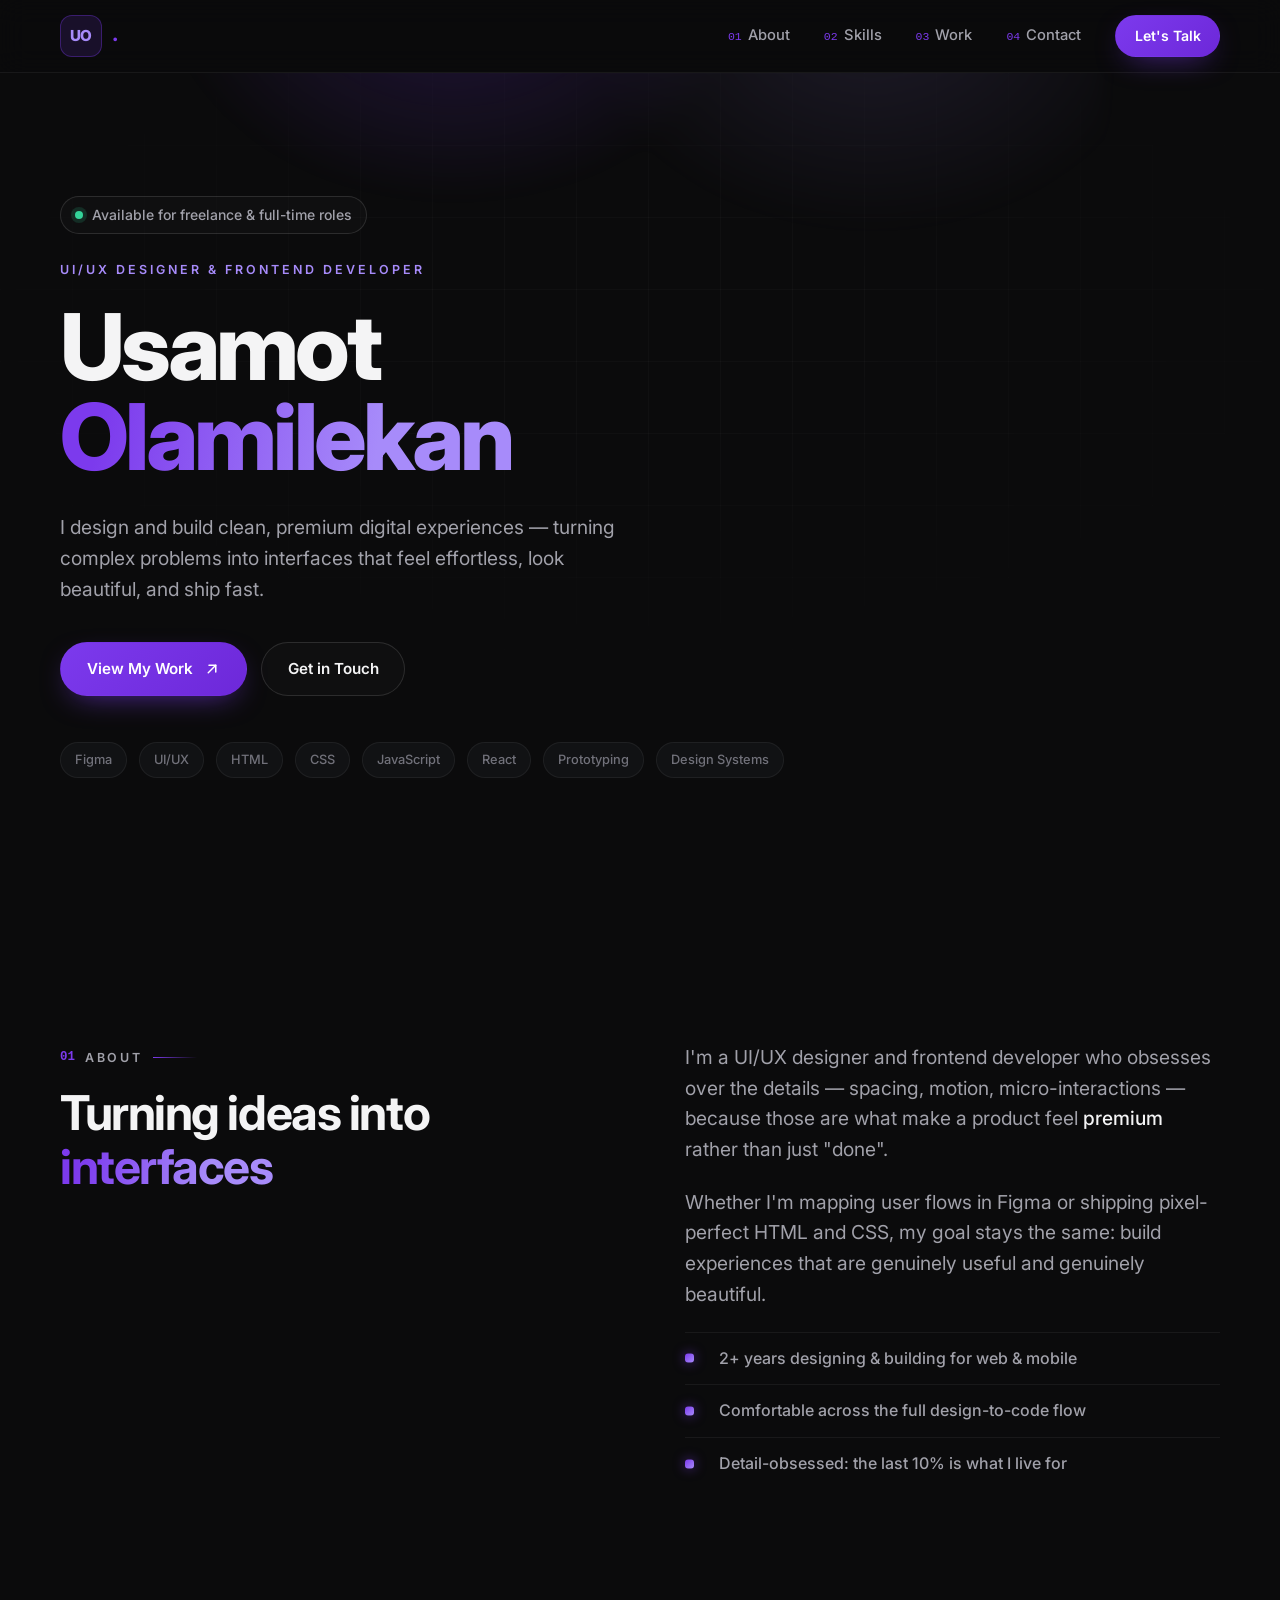
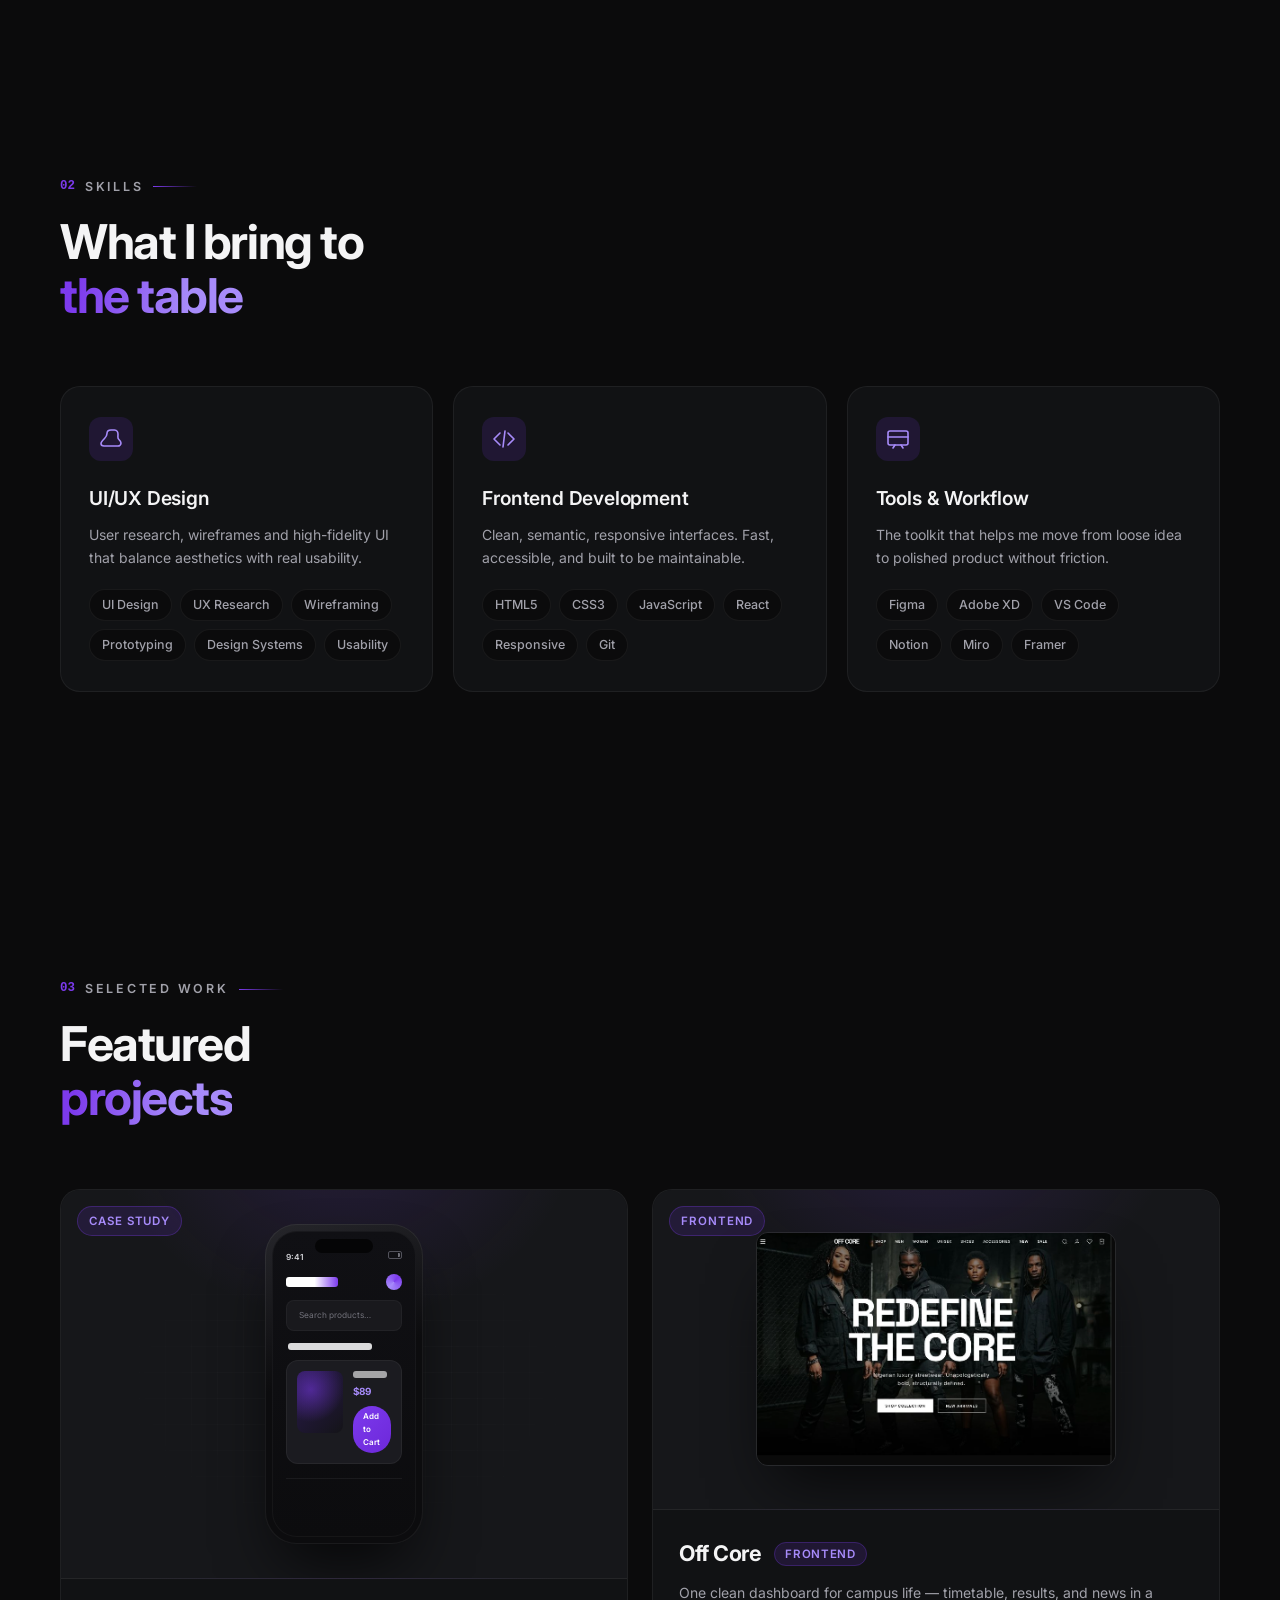
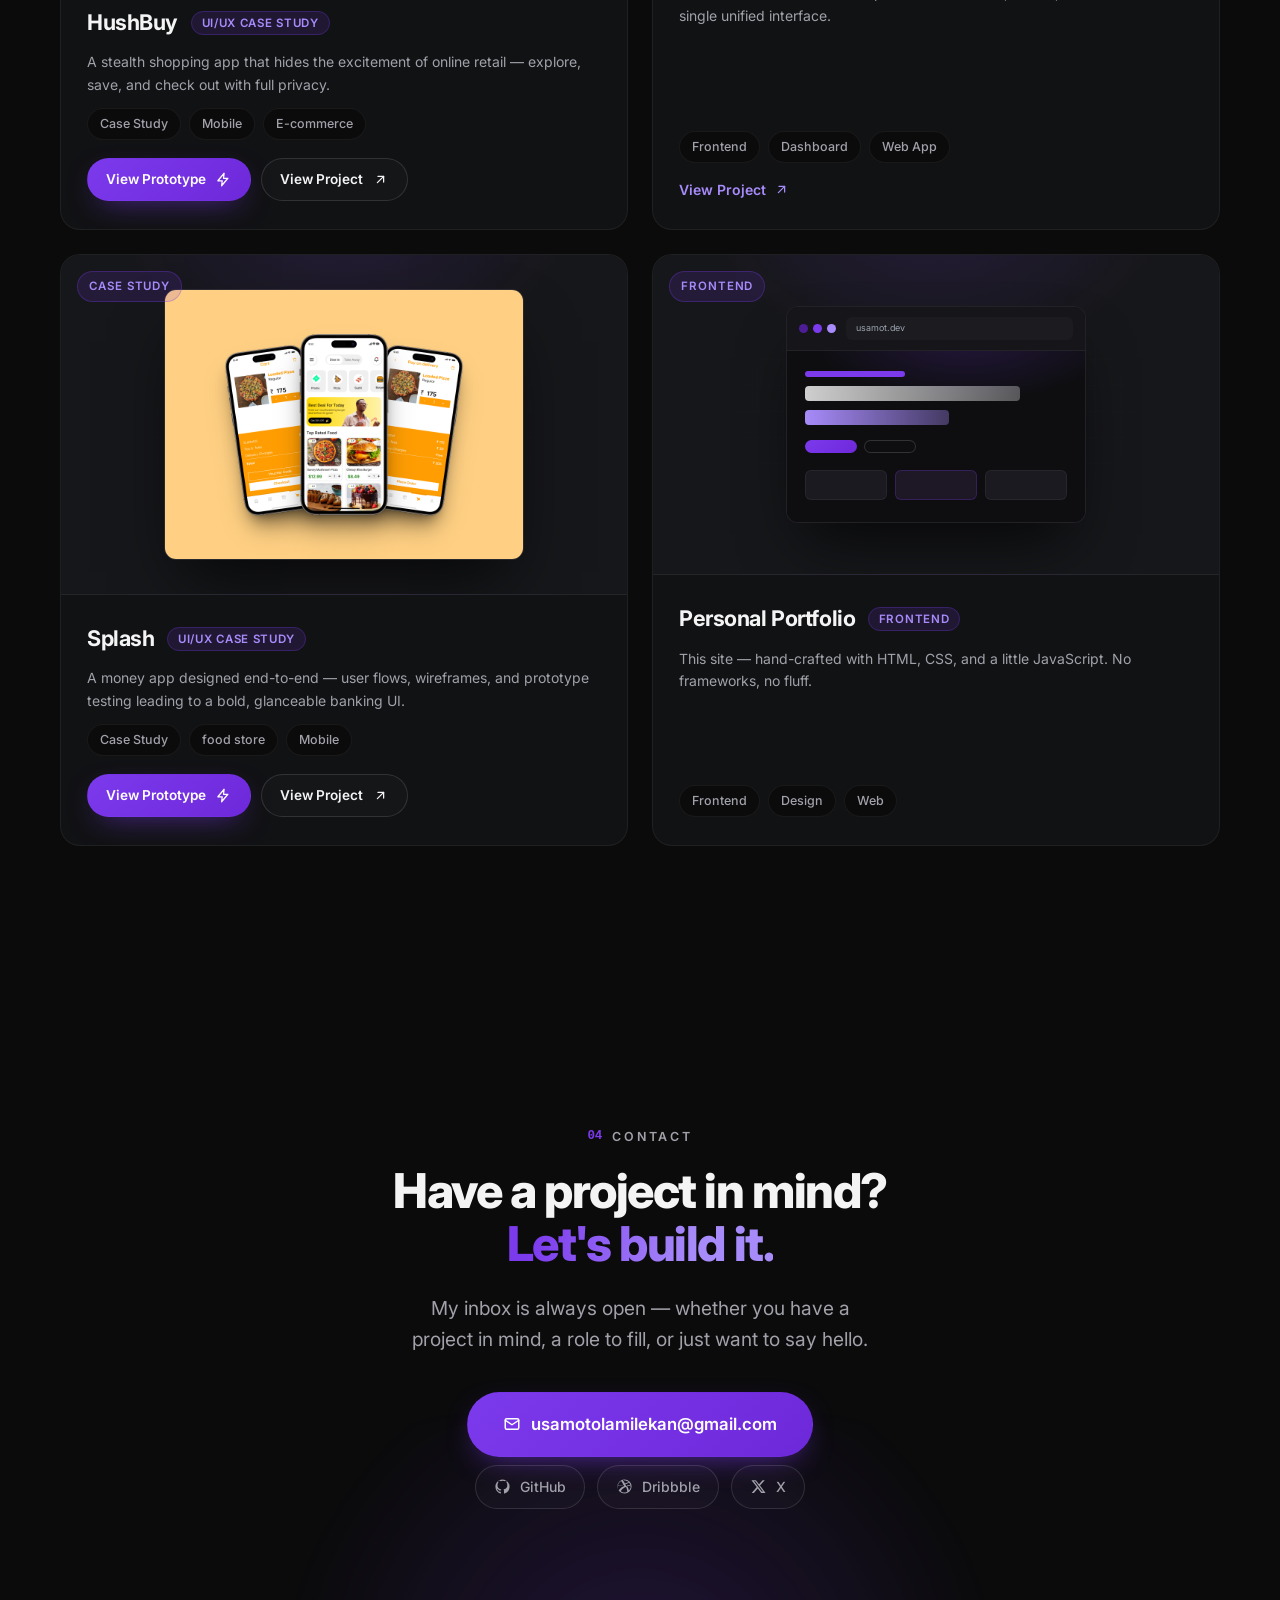
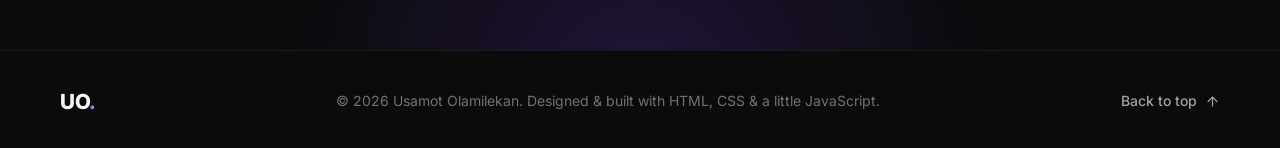
==== commit 34b9ff06: "Update social profile links" ====
--- a/index.html
+++ b/index.html
@@ -343,35 +343,27 @@
         </p>
 
         <div class="contact-actions reveal" style="--d:0.15s">
-          <!-- TODO: replace with your real email -->
-          <a href="mailto:usamotolamilekan@gmail.com" class="btn btn-primary btn-lg">
+          <a href="https://mail.google.com/mail/?view=cm&amp;fs=1&amp;to=usamotolamilekan%40gmail.com" class="btn btn-primary btn-lg" target="_blank" rel="noopener noreferrer">
             <svg class="icon" viewBox="0 0 24 24" fill="none" stroke="currentColor" stroke-width="2" stroke-linecap="round" stroke-linejoin="round" aria-hidden="true"><rect x="3" y="5" width="18" height="14" rx="2"/><path d="m3 7 9 6 9-6"/></svg>
             usamotolamilekan@gmail.com
           </a>
         </div>
 
-        <!-- TODO: replace the placeholder social URLs with real profiles -->
         <ul class="socials reveal" style="--d:0.2s">
           <li>
-            <a href="https://github.com/" class="social" aria-label="GitHub">
+            <a href="https://github.com/usamotolamilekan09-stack" class="social" aria-label="GitHub" target="_blank" rel="noopener noreferrer">
               <svg viewBox="0 0 24 24" fill="currentColor" aria-hidden="true"><path d="M12 2C6.48 2 2 6.58 2 12.25 2 16.79 4.87 20.66 8.84 21.98c.6.11.82-.26.82-.59 0-.29-.01-1.06-.02-2.08-3.34.74-4.04-1.64-4.04-1.64-.55-1.42-1.34-1.8-1.34-1.8-1.09-.76.08-.74.08-.74 1.2.09 1.84 1.26 1.84 1.26 1.07 1.87 2.8 1.33 3.49 1.02.11-.8.42-1.33.76-1.64-2.67-.31-5.47-1.36-5.47-6.05 0-1.34.47-2.42 1.23-3.28-.12-.31-.53-1.56.12-3.25 0 0 1-.33 3.28 1.25a11.2 11.2 0 0 1 5.98 0C16.44 2.92 17.44 3.25 17.44 3.25c.65 1.69.24 2.94.12 3.25.77.86 1.23 1.94 1.23 3.28 0 4.7-2.81 5.74-5.49 6.04.43.38.81 1.12.81 2.26 0 1.63-.01 2.94-.01 3.34 0 .33.21.71.83.59A10.52 10.52 0 0 0 22 12.25C22 6.58 17.52 2 12 2Z"/></svg>
               <span>GitHub</span>
             </a>
           </li>
           <li>
-            <a href="https://www.linkedin.com/" class="social" aria-label="LinkedIn">
-              <svg viewBox="0 0 24 24" fill="currentColor" aria-hidden="true"><path d="M6.94 8.5H3.56v12h3.38v-12Zm-1.69-1.06h-.02a1.94 1.94 0 1 1 .02-3.88 1.94 1.94 0 0 1 0 3.88ZM20.46 14.08c0-3.13-1.67-4.59-3.9-4.59-1.8 0-2.6.99-3.05 1.68V8.5H10.14v12h3.37v-6.64c0-.28.02-.56.1-.76.22-.56.72-1.14 1.56-1.14 1.1 0 1.54.84 1.54 2.07v6.47h3.75v-6.42Z"/></svg>
-              <span>LinkedIn</span>
-            </a>
-          </li>
-          <li>
-            <a href="https://dribbble.com/" class="social" aria-label="Dribbble">
+            <a href="https://dribbble.com/" class="social" aria-label="Dribbble" target="_blank" rel="noopener noreferrer">
               <svg viewBox="0 0 24 24" fill="currentColor" aria-hidden="true"><path d="M12 2a10 10 0 1 0 0 20 10 10 0 0 0 0-20Zm6.6 4.6a8.5 8.5 0 0 1 1.9 5.2c-.3-.1-3.2-.6-6.1-.3-.1-.2-.2-.5-.3-.7-.3-.7-.6-1.4-.9-2 3.2-1.4 4.9-2.2 5.4-2.2ZM12 3.5c2.2 0 4.1.8 5.7 2.1-.4.2-2 1-5 2.3-1.5-2.9-3.1-5.2-3.4-5.6A8.7 8.7 0 0 1 12 3.5ZM7.3 4.2c.3.3 1.9 2.6 3.3 5.4-4.2 1.1-7.9 1.1-8.3 1.1 1-2.9 2.8-5.3 5-6.5Zm-5.7 7.6c0-.2 0-.4 0-.6.4 0 4.9 0 9.3-1.4.3.5.5 1.1.7 1.6l-.4.1c-4.7 1.5-7.2 5.7-7.4 6A8.6 8.6 0 0 1 1.6 11.8ZM12 20.5c-2 0-3.8-.7-5.2-1.8.2-.4 2.1-4.3 7.2-6 .1 0 .2-.1.3-.1a26 26 0 0 1 1.7 6.3c-1.2.8-2.2 1.6-4 1.6Zm6.3-2.8c-.1-.5-1.1-4.7-3-7.2 2.7-.4 5.1-.3 5.5-.2a8.6 8.6 0 0 1-2.5 7.4Z"/></svg>
               <span>Dribbble</span>
             </a>
           </li>
           <li>
-            <a href="https://x.com/" class="social" aria-label="X (Twitter)">
+            <a href="https://x.com/" class="social" aria-label="X (Twitter)" target="_blank" rel="noopener noreferrer">
               <svg viewBox="0 0 24 24" fill="currentColor" aria-hidden="true"><path d="M17.75 3h3.07l-6.71 7.67L22 21h-6.19l-4.84-6.33L5.44 21H2.36l7.18-8.2L2 3h6.35l4.37 5.78L17.75 3Zm-1.08 16.2h1.7L7.4 4.73H5.58l11.1 14.47Z"/></svg>
               <span>X</span>
             </a>
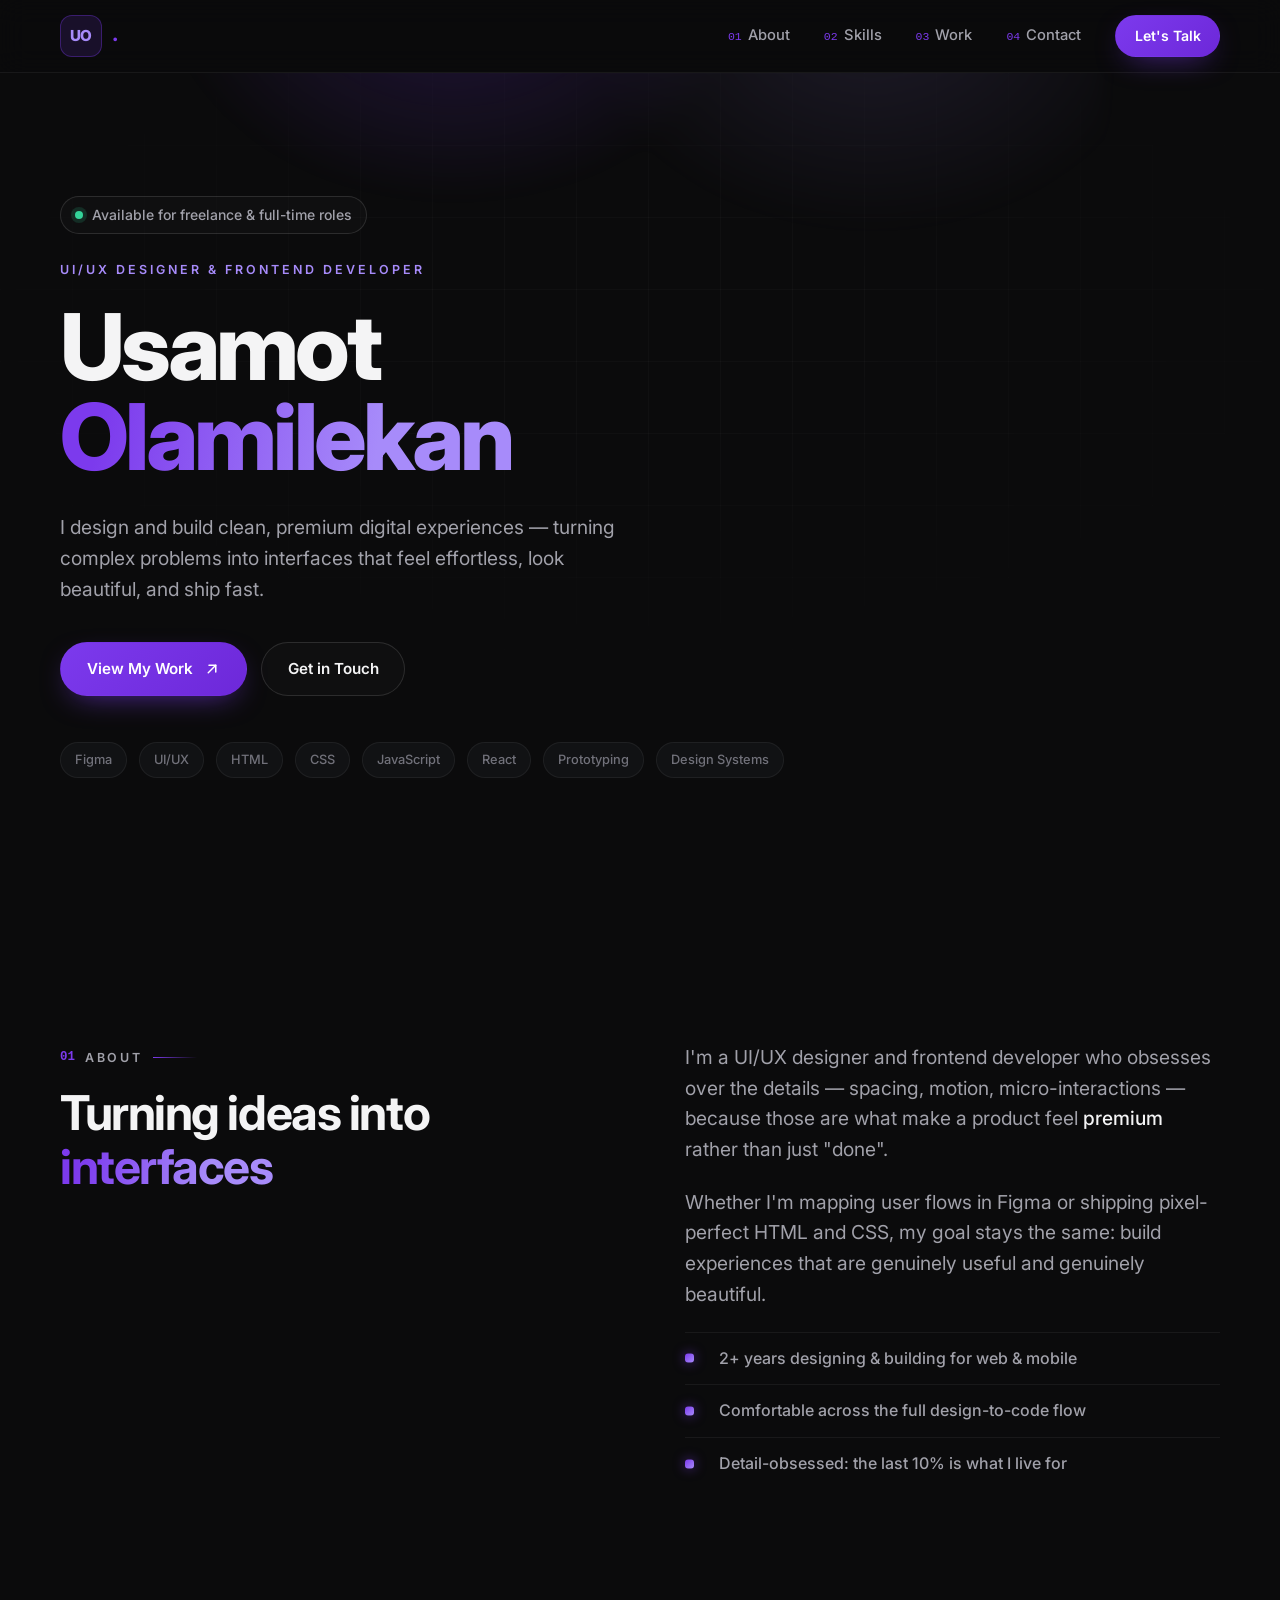
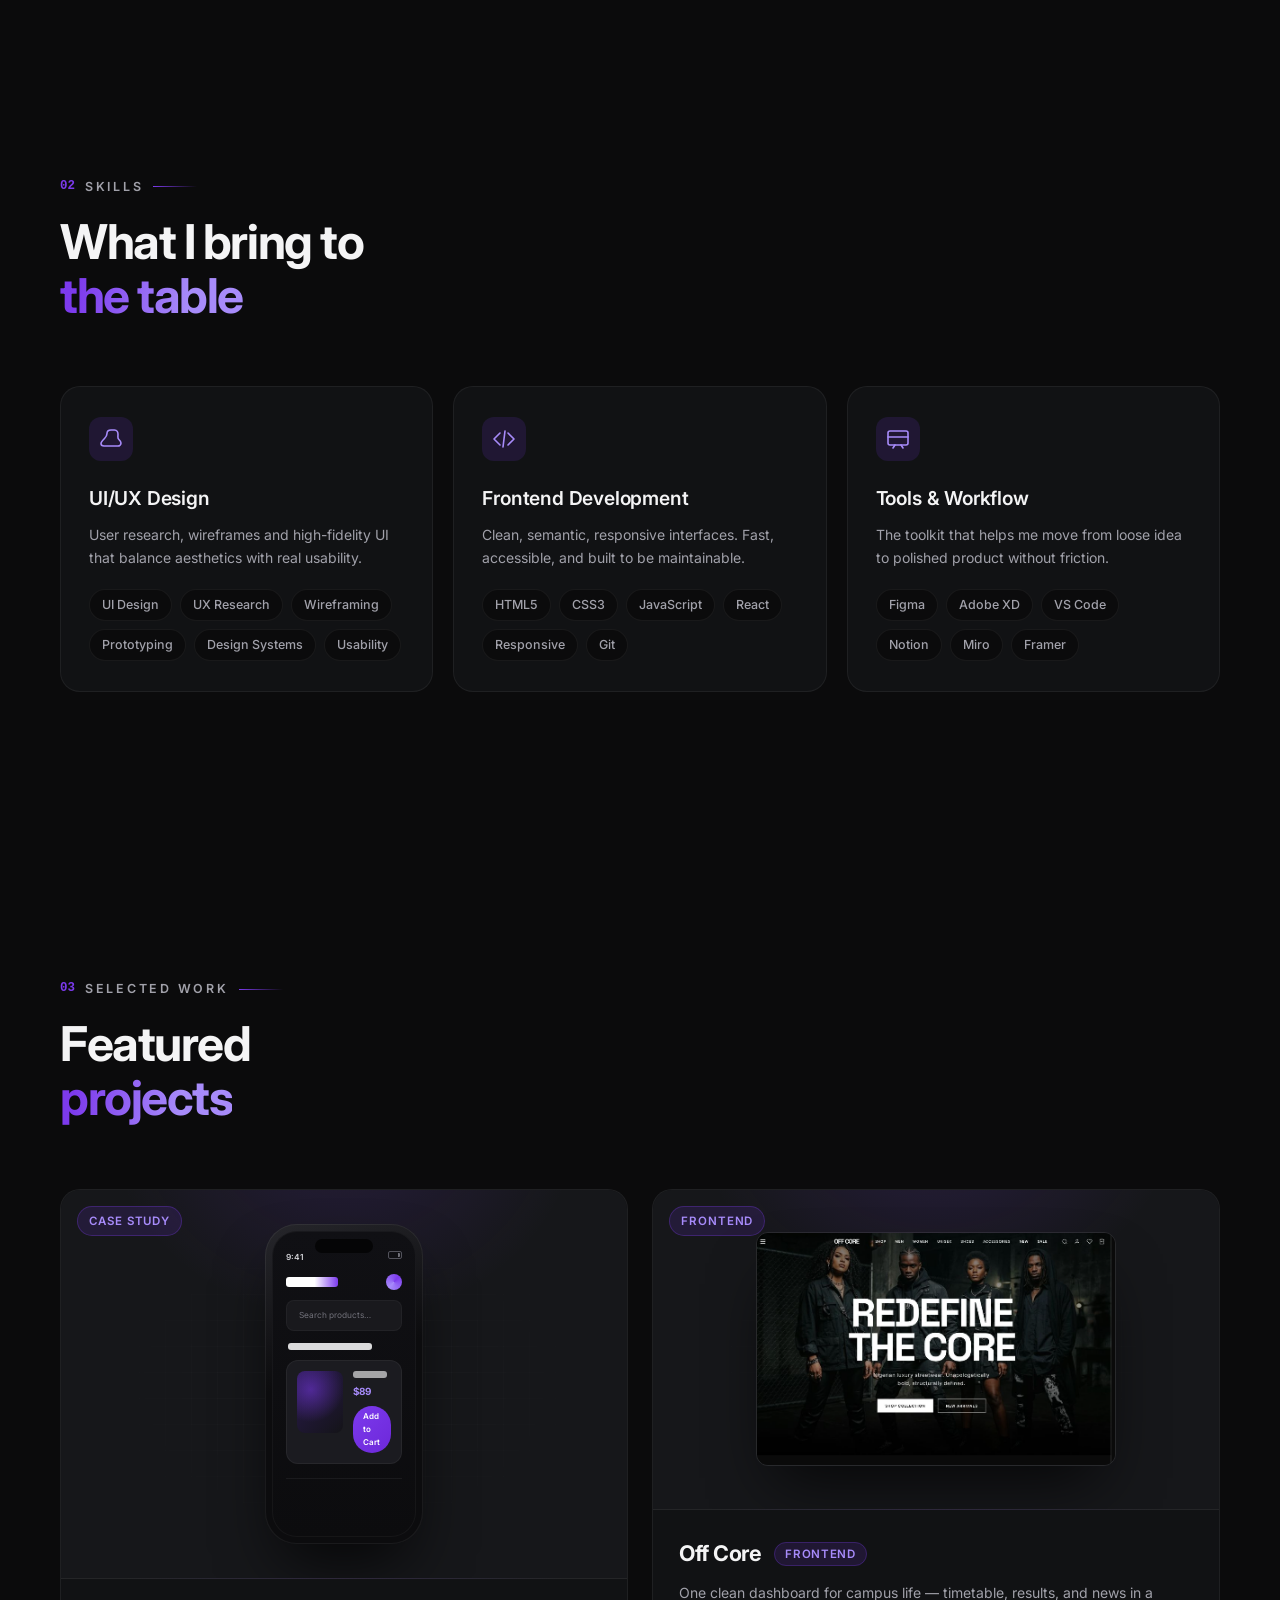
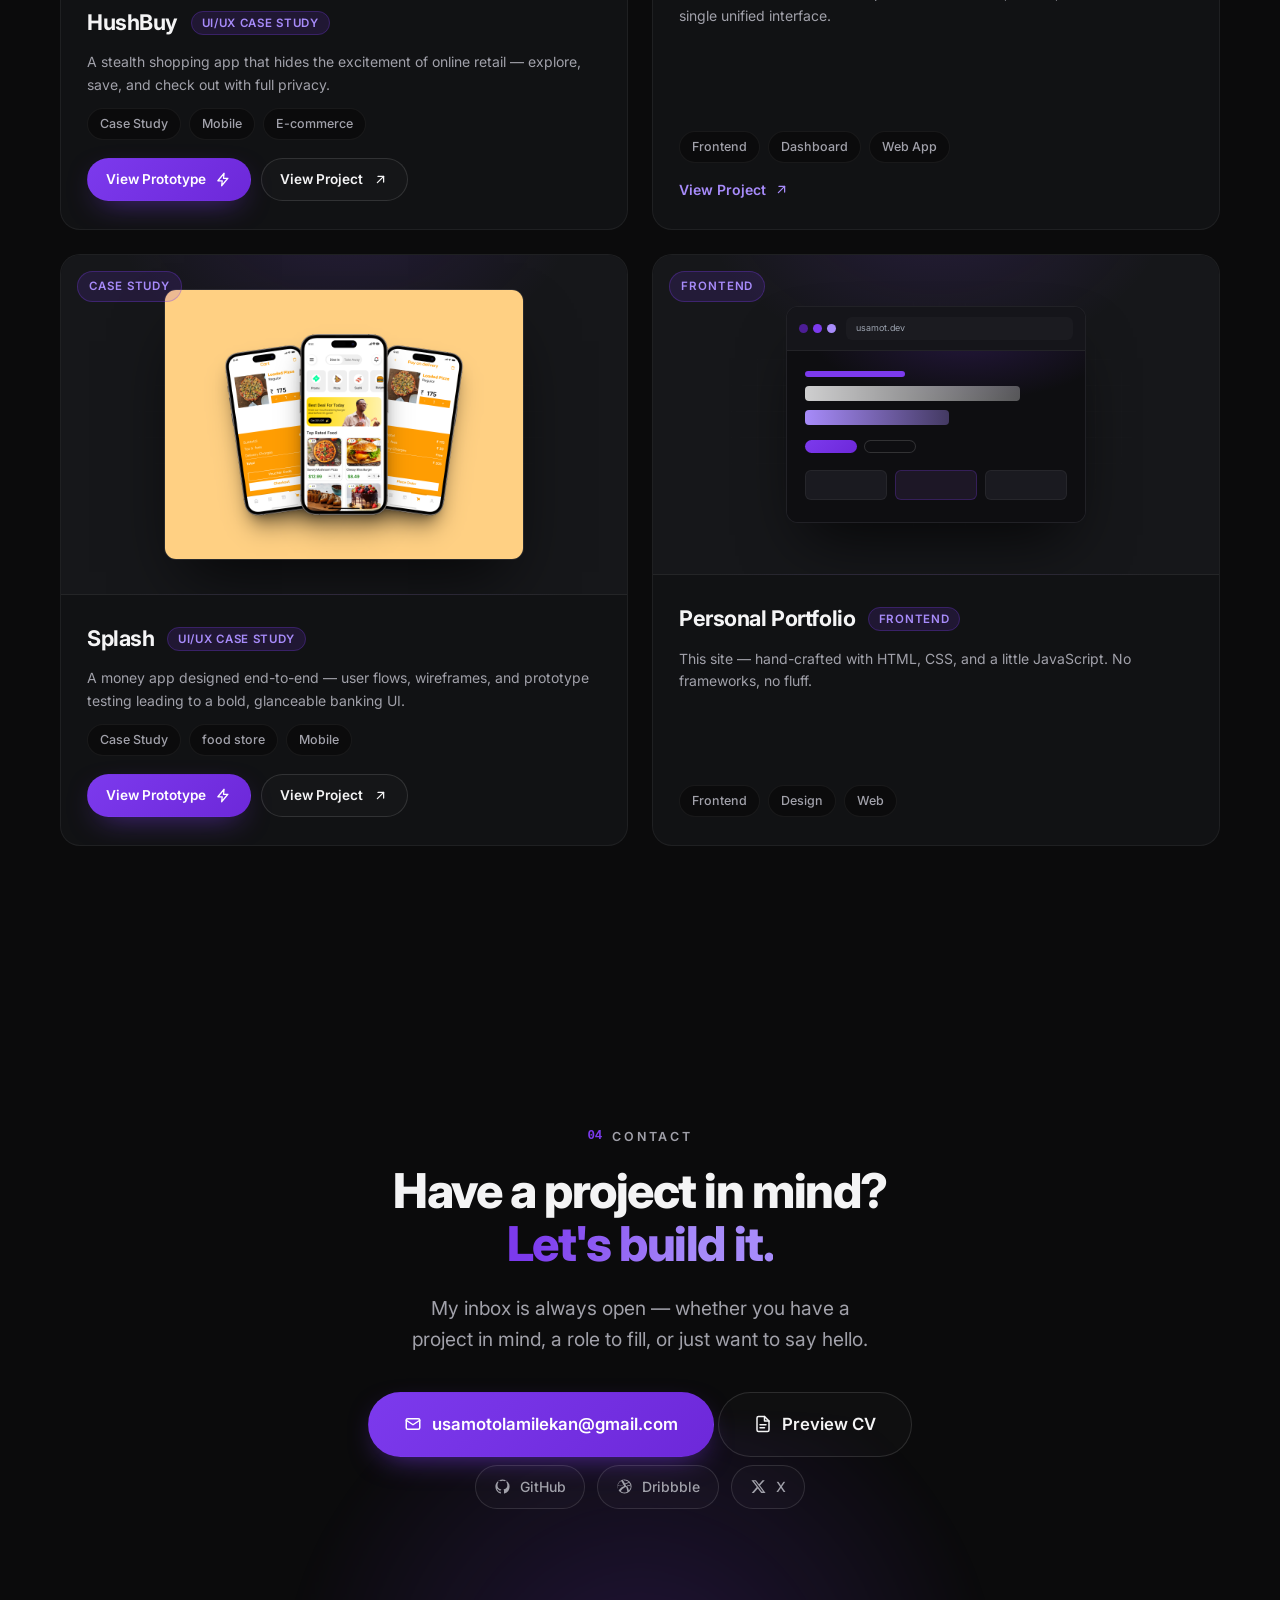
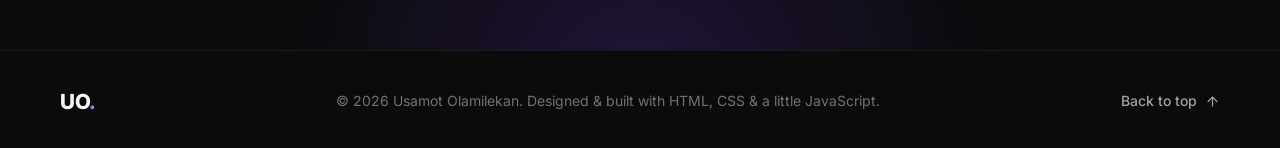
==== commit 95ded18e: "Add CV preview button" ====
--- a/index.html
+++ b/index.html
@@ -347,6 +347,10 @@
             <svg class="icon" viewBox="0 0 24 24" fill="none" stroke="currentColor" stroke-width="2" stroke-linecap="round" stroke-linejoin="round" aria-hidden="true"><rect x="3" y="5" width="18" height="14" rx="2"/><path d="m3 7 9 6 9-6"/></svg>
             usamotolamilekan@gmail.com
           </a>
+          <a href="Usamot-Olamilekan-CV.docx" class="btn btn-ghost btn-lg" target="_blank" rel="noopener noreferrer">
+            <svg class="icon" viewBox="0 0 24 24" fill="none" stroke="currentColor" stroke-width="2" stroke-linecap="round" stroke-linejoin="round" aria-hidden="true"><path d="M14 2H6a2 2 0 0 0-2 2v16a2 2 0 0 0 2 2h12a2 2 0 0 0 2-2V8z"/><path d="M14 2v6h6"/><path d="M8 13h8M8 17h6"/></svg>
+            Preview CV
+          </a>
         </div>
 
         <ul class="socials reveal" style="--d:0.2s">
